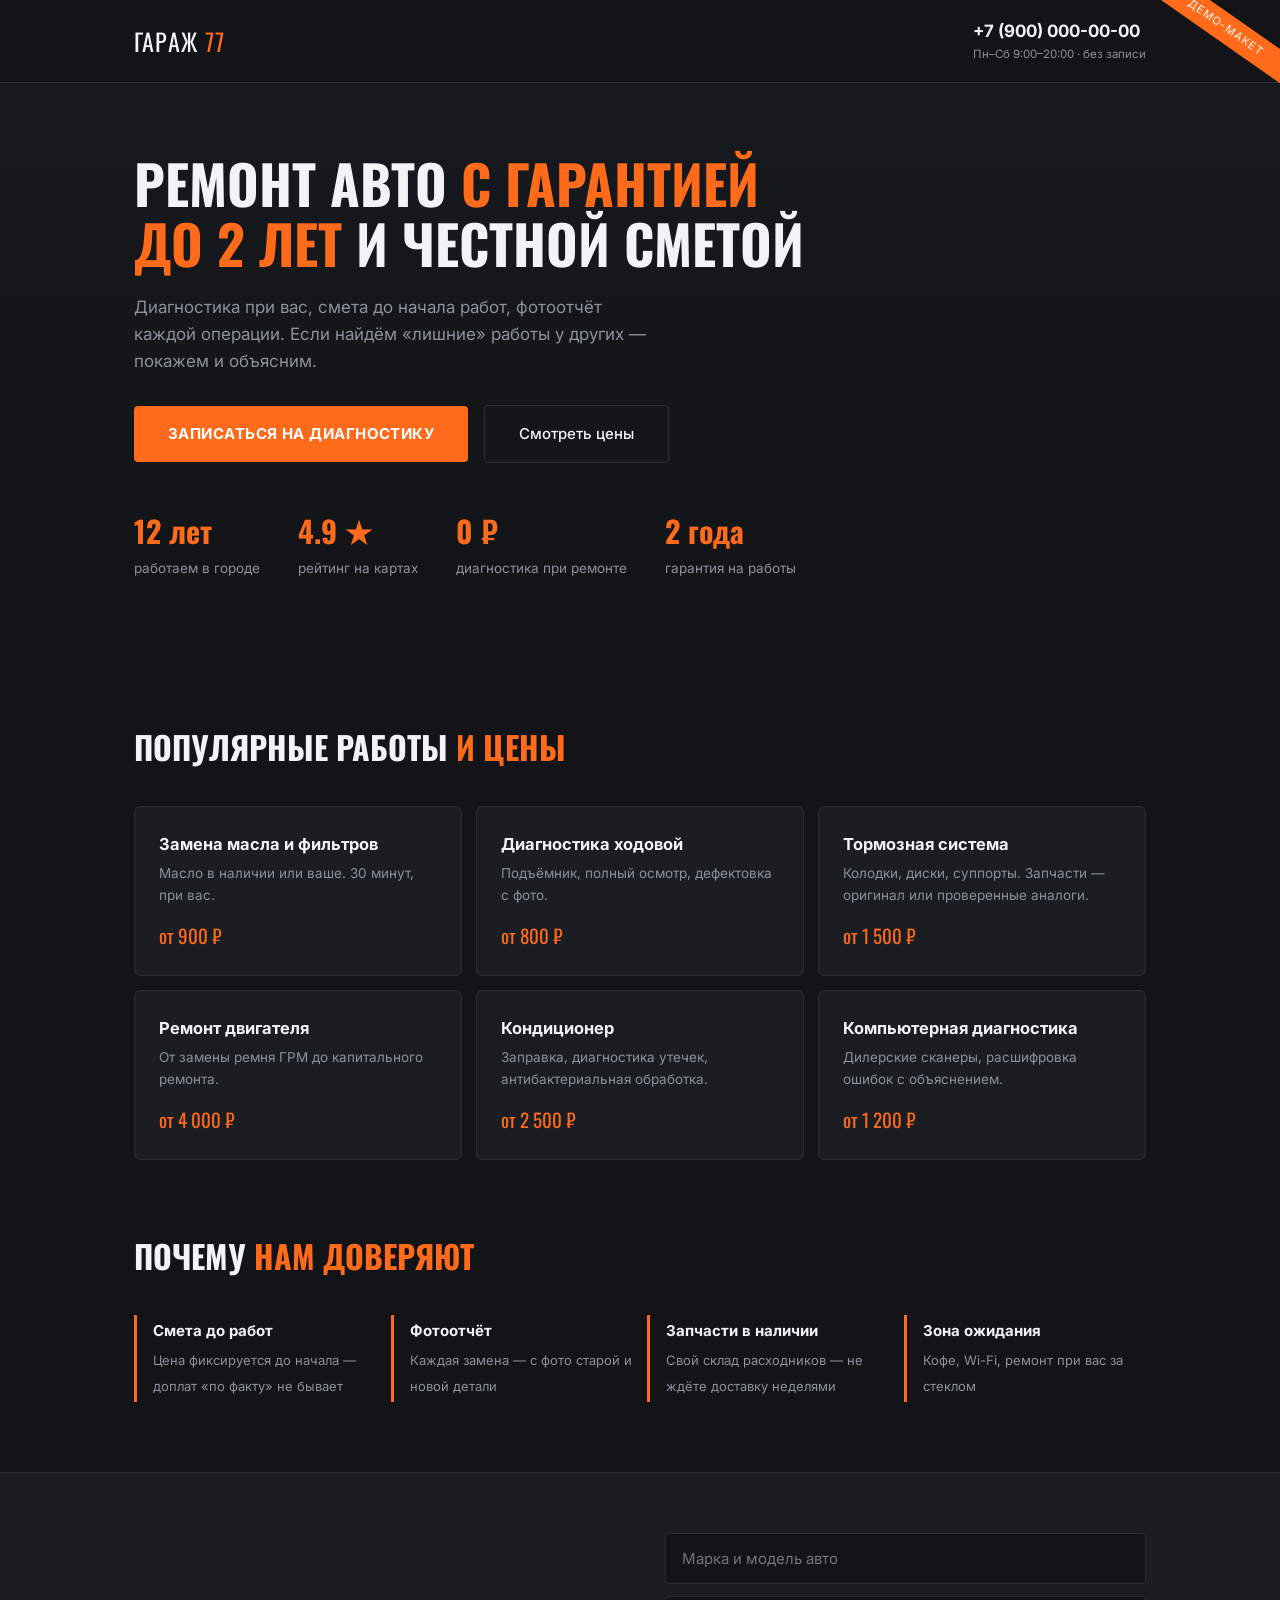
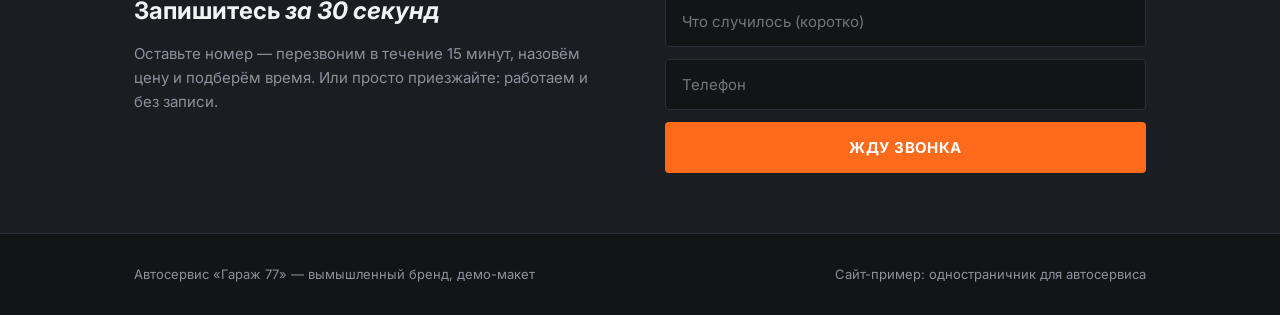
==== autoservice/index.html @ ccac227d "Демо-лендинги для портфолио: салон красоты, автосервис Co-Authored-By: Claude Fable 5 <noreply@anthr" ====
<!DOCTYPE html>
<html lang="ru">
<head>
<meta charset="UTF-8">
<meta name="viewport" content="width=device-width, initial-scale=1.0">
<title>Автосервис «Гараж 77» — демо-сайт</title>
<meta name="robots" content="noindex">
<link href="https://fonts.googleapis.com/css2?family=Oswald:wght@500;600&family=Inter:wght@400;500;700&display=swap" rel="stylesheet">
<style>
:root{--bg:#121417;--panel:#1a1d22;--ink:#f2f3f5;--muted:#8b929c;--line:#2a2f37;--orange:#ff6b1a;--orange2:#e05a0f}
*{box-sizing:border-box;margin:0;padding:0}
body{background:var(--bg);color:var(--ink);font-family:"Inter",sans-serif;line-height:1.6}
.wrap{max-width:1060px;margin:0 auto;padding:0 24px}
.demo-badge{position:fixed;top:14px;right:-40px;background:var(--orange);color:#fff;font-size:11px;letter-spacing:.1em;padding:5px 50px;transform:rotate(35deg);z-index:99}
header{padding:18px 0;border-bottom:1px solid var(--line)}
header .wrap{display:flex;justify-content:space-between;align-items:center}
.logo{font-family:"Oswald",sans-serif;font-size:24px;text-transform:uppercase;letter-spacing:.05em}
.logo span{color:var(--orange)}
.phone{font-weight:700;color:var(--ink);text-decoration:none;font-size:17px}
.phone small{display:block;font-weight:400;color:var(--muted);font-size:11.5px;text-align:right}
.hero{padding:70px 0;background:linear-gradient(180deg,#16191d,var(--bg))}
.hero h1{font-family:"Oswald",sans-serif;font-size:clamp(34px,5vw,54px);text-transform:uppercase;line-height:1.12;max-width:700px}
.hero h1 span{color:var(--orange)}
.hero p{color:var(--muted);font-size:17px;max-width:520px;margin:20px 0 30px}
.btn{display:inline-block;background:var(--orange);color:#fff;text-decoration:none;font-weight:700;font-size:15px;padding:16px 34px;border-radius:4px;transition:.15s;text-transform:uppercase;letter-spacing:.03em}
.btn:hover{background:var(--orange2)}
.btn.ghost{background:transparent;border:1px solid var(--line);margin-left:12px;color:var(--ink);text-transform:none;letter-spacing:0;font-weight:500}
.trust{display:flex;gap:38px;margin-top:44px;flex-wrap:wrap}
.trust b{font-family:"Oswald",sans-serif;font-size:30px;color:var(--orange);display:block}
.trust span{color:var(--muted);font-size:13.5px}
.sec{padding:70px 0}
.sec h2{font-family:"Oswald",sans-serif;font-size:32px;text-transform:uppercase;margin-bottom:34px}
.sec h2 i{color:var(--orange);font-style:normal}
.grid{display:grid;grid-template-columns:repeat(3,1fr);gap:14px}
.card{background:var(--panel);border:1px solid var(--line);border-radius:6px;padding:24px}
.card h3{font-size:16.5px;margin-bottom:6px}
.card p{color:var(--muted);font-size:13.5px;margin-bottom:14px}
.card .pr{font-family:"Oswald",sans-serif;color:var(--orange);font-size:19px}
.why{display:grid;grid-template-columns:repeat(4,1fr);gap:14px}
.why div{border-left:3px solid var(--orange);padding:4px 0 4px 16px}
.why b{display:block;margin-bottom:4px;font-size:15px}
.why span{color:var(--muted);font-size:13px}
.form-sec{background:var(--panel);border-top:1px solid var(--line);border-bottom:1px solid var(--line)}
.form-sec .wrap{display:grid;grid-template-columns:1fr 1fr;gap:50px;align-items:center;padding-top:60px;padding-bottom:60px}
.form-sec h2{margin-bottom:12px}
.form-sec p{color:var(--muted);font-size:15px}
.form{display:grid;gap:12px}
.form input{background:var(--bg);border:1px solid var(--line);border-radius:4px;padding:15px 16px;color:var(--ink);font-size:15px;font-family:inherit}
.form input:focus{outline:none;border-color:var(--orange)}
footer{padding:30px 0;color:var(--muted);font-size:13px}
footer .wrap{display:flex;justify-content:space-between;flex-wrap:wrap;gap:10px}
@media(max-width:820px){.grid,.why{grid-template-columns:1fr}.form-sec .wrap{grid-template-columns:1fr}.btn.ghost{margin-left:0;margin-top:10px}}
</style>
</head>
<body>
<div class="demo-badge">ДЕМО-МАКЕТ</div>
<header><div class="wrap">
  <div class="logo">Гараж <span>77</span></div>
  <a class="phone" href="#">+7 (900) 000-00-00<small>Пн–Сб 9:00–20:00 · без записи</small></a>
</div></header>

<section class="hero"><div class="wrap">
  <h1>Ремонт авто <span>с гарантией до 2 лет</span> и честной сметой</h1>
  <p>Диагностика при вас, смета до начала работ, фотоотчёт каждой операции. Если найдём «лишние» работы у других — покажем и объясним.</p>
  <a class="btn" href="#zapis">Записаться на диагностику</a>
  <a class="btn ghost" href="#prices">Смотреть цены</a>
  <div class="trust">
    <div><b>12 лет</b><span>работаем в городе</span></div>
    <div><b>4.9 ★</b><span>рейтинг на картах</span></div>
    <div><b>0 ₽</b><span>диагностика при ремонте</span></div>
    <div><b>2 года</b><span>гарантия на работы</span></div>
  </div>
</div></section>

<section class="sec" id="prices"><div class="wrap">
  <h2>Популярные работы <i>и цены</i></h2>
  <div class="grid">
    <div class="card"><h3>Замена масла и фильтров</h3><p>Масло в наличии или ваше. 30 минут, при вас.</p><div class="pr">от 900 ₽</div></div>
    <div class="card"><h3>Диагностика ходовой</h3><p>Подъёмник, полный осмотр, дефектовка с фото.</p><div class="pr">от 800 ₽</div></div>
    <div class="card"><h3>Тормозная система</h3><p>Колодки, диски, суппорты. Запчасти — оригинал или проверенные аналоги.</p><div class="pr">от 1 500 ₽</div></div>
    <div class="card"><h3>Ремонт двигателя</h3><p>От замены ремня ГРМ до капитального ремонта.</p><div class="pr">от 4 000 ₽</div></div>
    <div class="card"><h3>Кондиционер</h3><p>Заправка, диагностика утечек, антибактериальная обработка.</p><div class="pr">от 2 500 ₽</div></div>
    <div class="card"><h3>Компьютерная диагностика</h3><p>Дилерские сканеры, расшифровка ошибок с объяснением.</p><div class="pr">от 1 200 ₽</div></div>
  </div>
</div></section>

<section class="sec" style="padding-top:0"><div class="wrap">
  <h2>Почему <i>нам доверяют</i></h2>
  <div class="why">
    <div><b>Смета до работ</b><span>Цена фиксируется до начала — доплат «по факту» не бывает</span></div>
    <div><b>Фотоотчёт</b><span>Каждая замена — с фото старой и новой детали</span></div>
    <div><b>Запчасти в наличии</b><span>Свой склад расходников — не ждёте доставку неделями</span></div>
    <div><b>Зона ожидания</b><span>Кофе, Wi-Fi, ремонт при вас за стеклом</span></div>
  </div>
</div></section>

<section class="form-sec" id="zapis"><div class="wrap">
  <div>
    <h2>Запишитесь <i>за 30 секунд</i></h2>
    <p>Оставьте номер — перезвоним в течение 15 минут, назовём цену и подберём время. Или просто приезжайте: работаем и без записи.</p>
  </div>
  <form class="form" onsubmit="return false">
    <input placeholder="Марка и модель авто">
    <input placeholder="Что случилось (коротко)">
    <input placeholder="Телефон" type="tel">
    <button class="btn" type="submit" style="border:0;cursor:pointer;font-family:inherit">Жду звонка</button>
  </form>
</div></section>

<footer><div class="wrap">
  <span>Автосервис «Гараж 77» — вымышленный бренд, демо-макет</span>
  <span>Сайт-пример: одностраничник для автосервиса</span>
</div></footer>
</body>
</html>
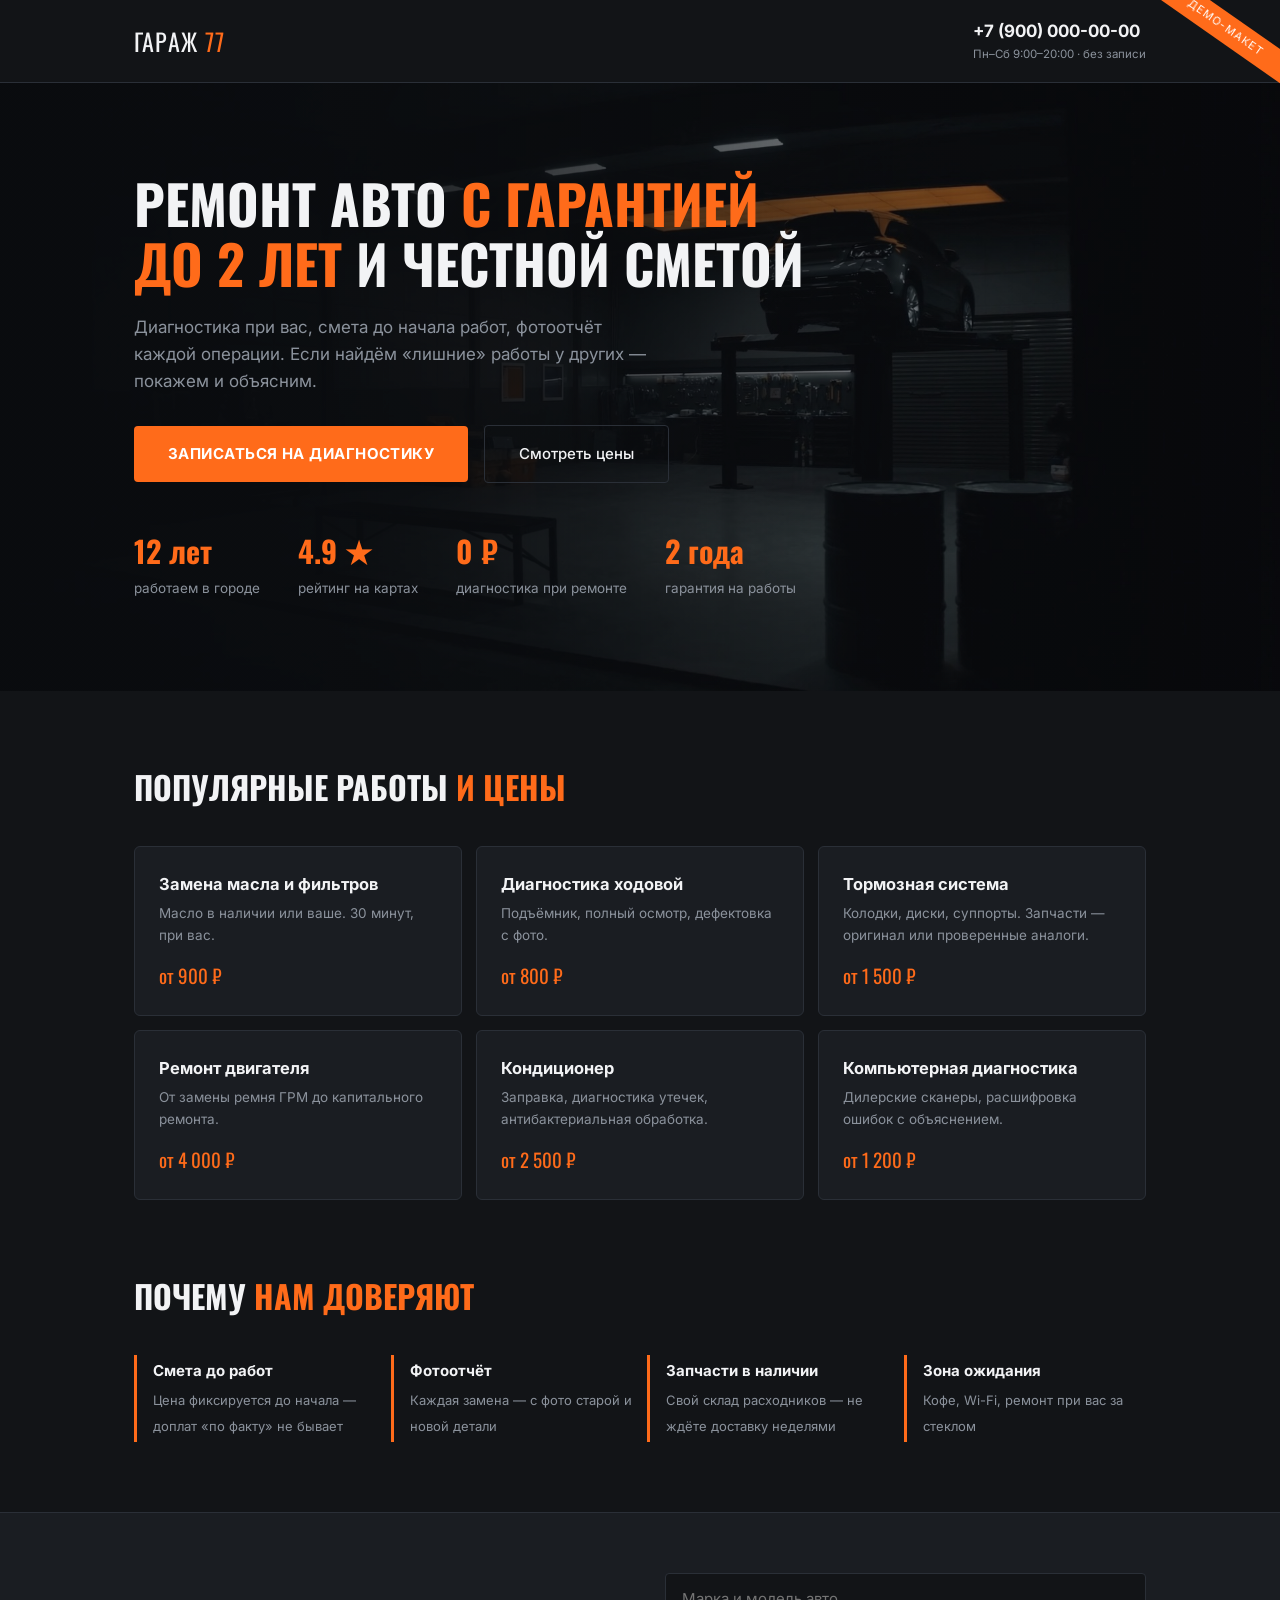
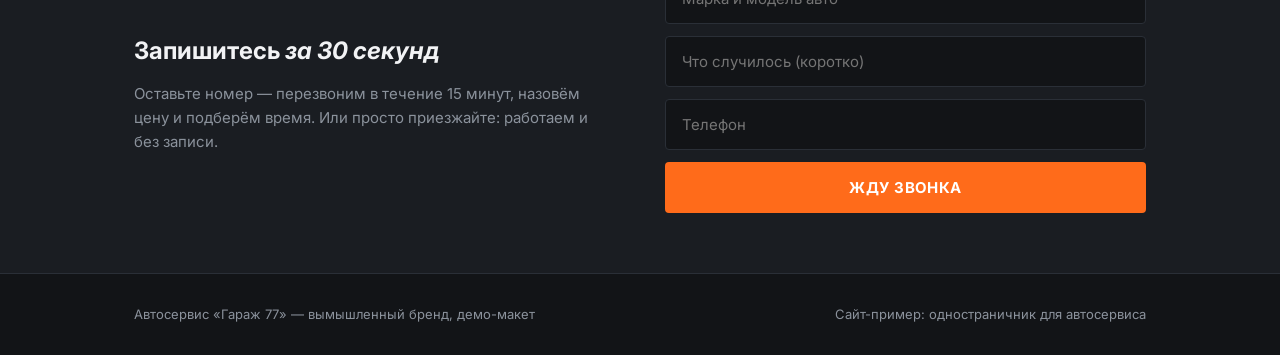
==== commit 964de58b: "Фотореалистичные hero-интерьеры (Higgsfield Soul Location) во все 7 демо Co-Authored-By: Claude Fabl" ====
--- a/autoservice/index.html
+++ b/autoservice/index.html
@@ -18,7 +18,7 @@
 .logo span{color:var(--orange)}
 .phone{font-weight:700;color:var(--ink);text-decoration:none;font-size:17px}
 .phone small{display:block;font-weight:400;color:var(--muted);font-size:11.5px;text-align:right}
-.hero{padding:70px 0;background:linear-gradient(180deg,#16191d,var(--bg))}
+.hero{padding:90px 0;background:linear-gradient(90deg,rgba(10,12,15,.96) 25%,rgba(10,12,15,.55) 70%,rgba(10,12,15,.35)),url(../assets/autoservice.jpg) center/cover}
 .hero h1{font-family:"Oswald",sans-serif;font-size:clamp(34px,5vw,54px);text-transform:uppercase;line-height:1.12;max-width:700px}
 .hero h1 span{color:var(--orange)}
 .hero p{color:var(--muted);font-size:17px;max-width:520px;margin:20px 0 30px}
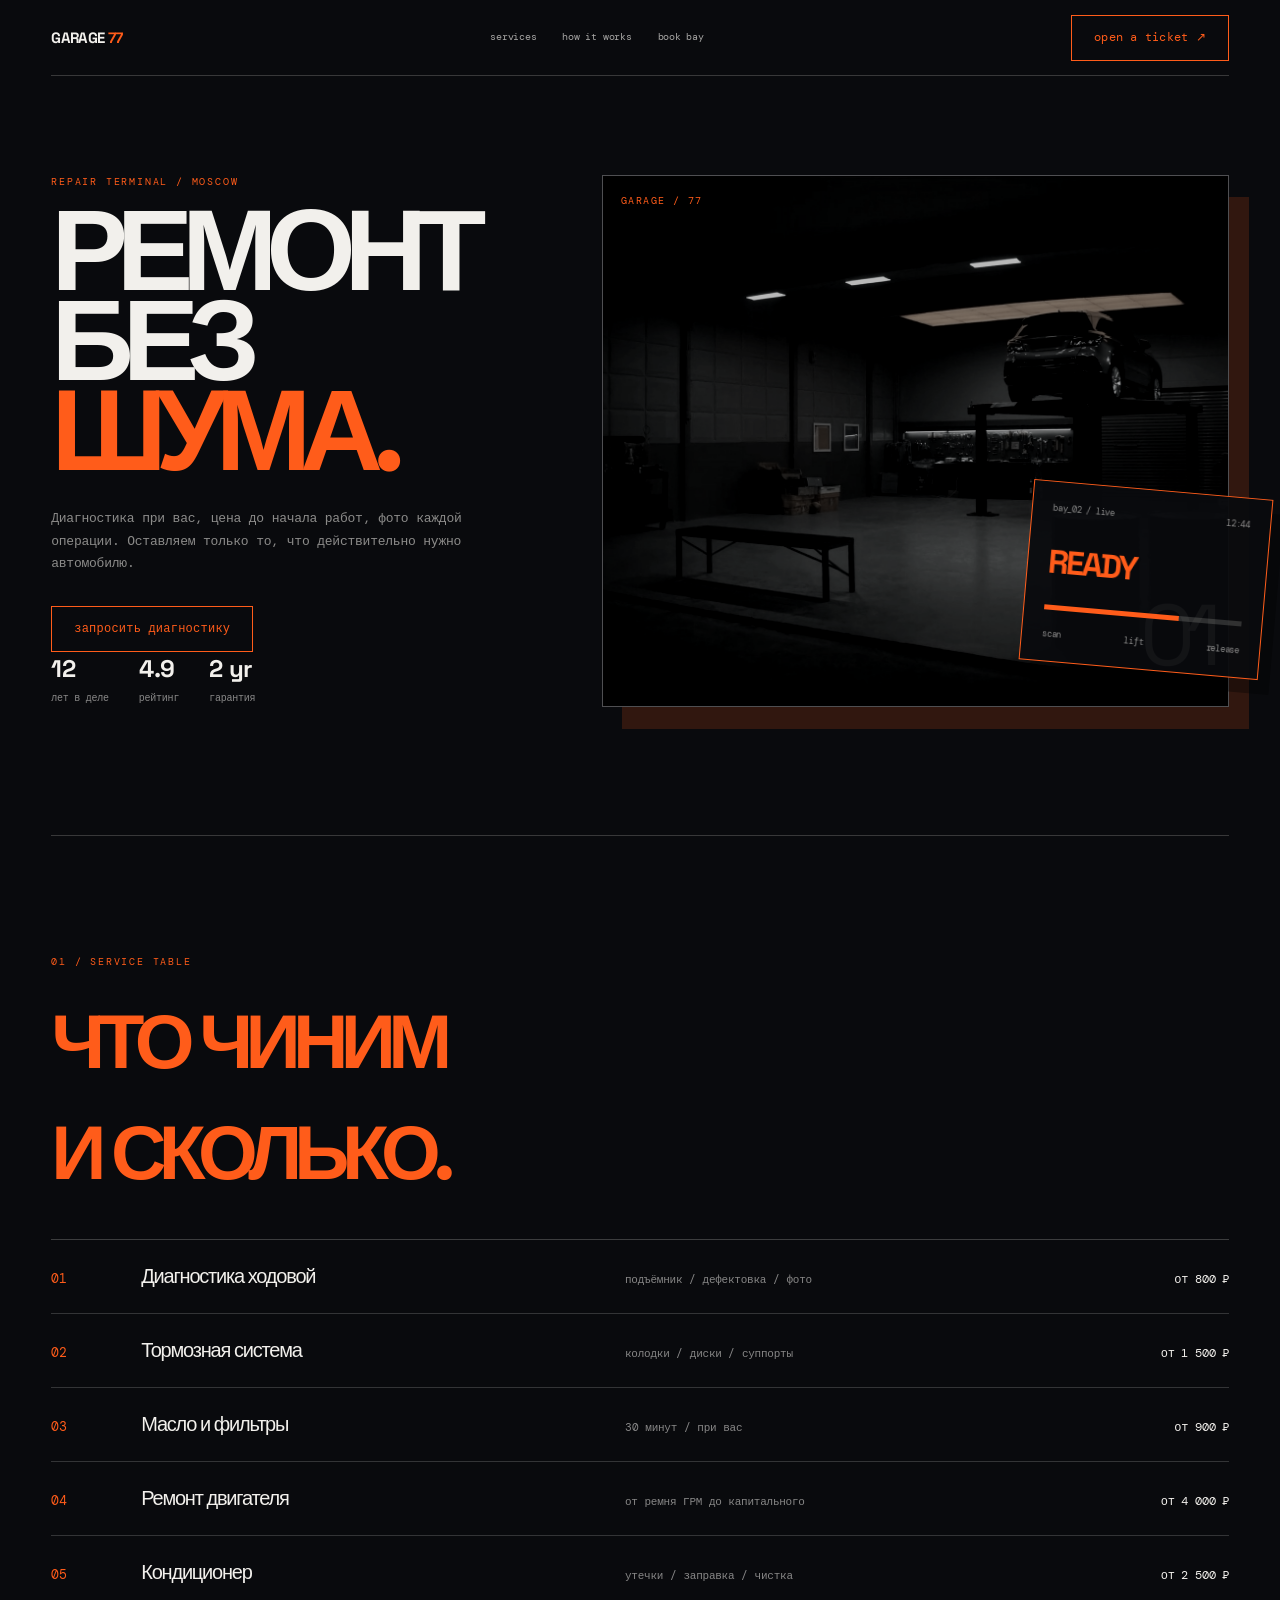
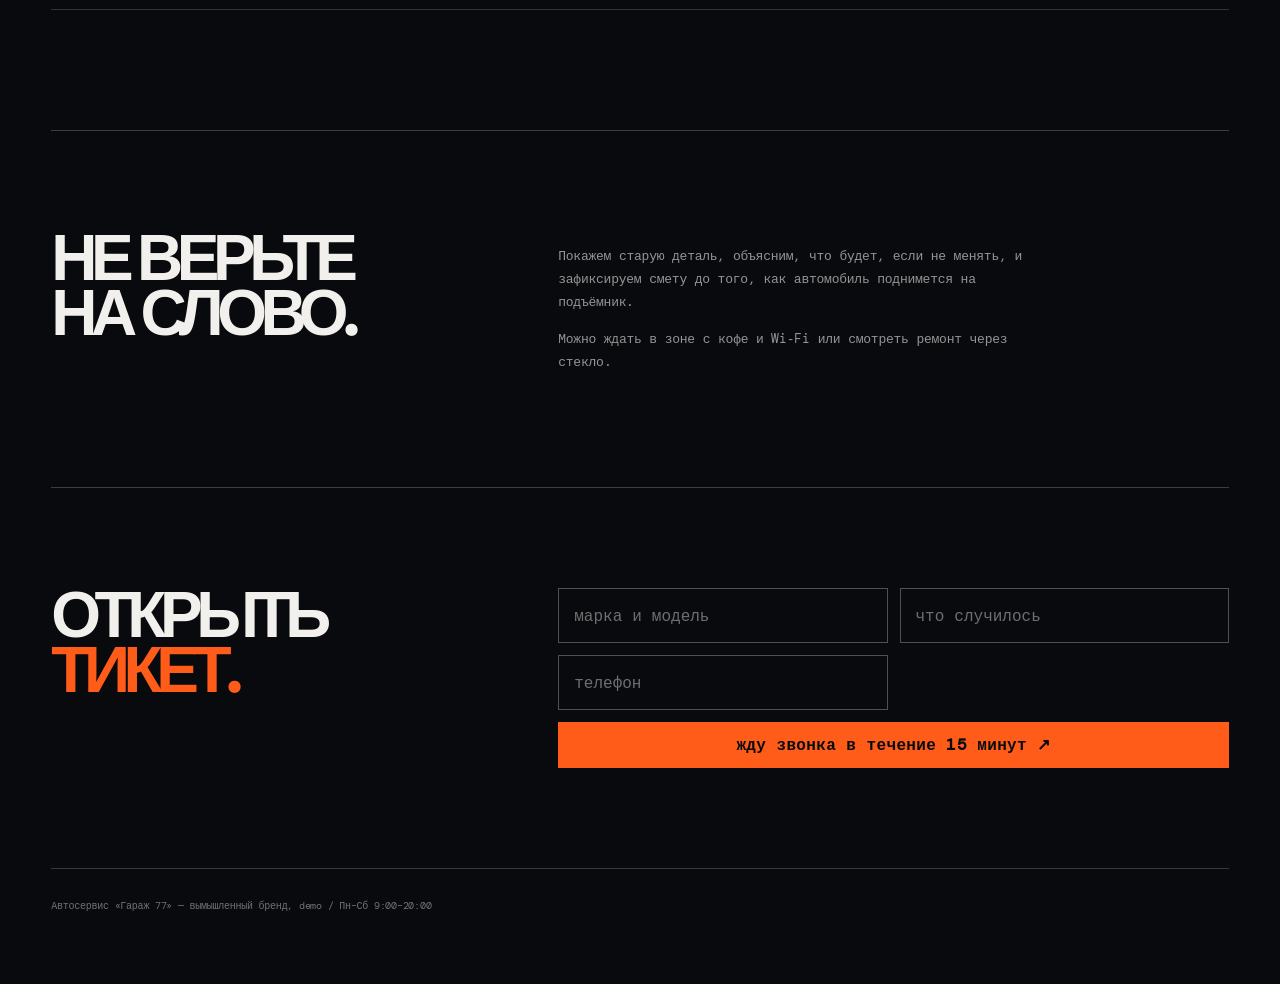
==== commit da92ca21: "Rebuild demo sites with Refero-inspired interactions" ====
--- a/autoservice/index.html
+++ b/autoservice/index.html
@@ -1,115 +1,62 @@
-<!DOCTYPE html>
+<!doctype html>
 <html lang="ru">
 <head>
-<meta charset="UTF-8">
-<meta name="viewport" content="width=device-width, initial-scale=1.0">
-<title>Автосервис «Гараж 77» — демо-сайт</title>
-<meta name="robots" content="noindex">
-<link href="https://fonts.googleapis.com/css2?family=Oswald:wght@500;600&family=Inter:wght@400;500;700&display=swap" rel="stylesheet">
-<style>
-:root{--bg:#121417;--panel:#1a1d22;--ink:#f2f3f5;--muted:#8b929c;--line:#2a2f37;--orange:#ff6b1a;--orange2:#e05a0f}
-*{box-sizing:border-box;margin:0;padding:0}
-body{background:var(--bg);color:var(--ink);font-family:"Inter",sans-serif;line-height:1.6}
-.wrap{max-width:1060px;margin:0 auto;padding:0 24px}
-.demo-badge{position:fixed;top:14px;right:-40px;background:var(--orange);color:#fff;font-size:11px;letter-spacing:.1em;padding:5px 50px;transform:rotate(35deg);z-index:99}
-header{padding:18px 0;border-bottom:1px solid var(--line)}
-header .wrap{display:flex;justify-content:space-between;align-items:center}
-.logo{font-family:"Oswald",sans-serif;font-size:24px;text-transform:uppercase;letter-spacing:.05em}
-.logo span{color:var(--orange)}
-.phone{font-weight:700;color:var(--ink);text-decoration:none;font-size:17px}
-.phone small{display:block;font-weight:400;color:var(--muted);font-size:11.5px;text-align:right}
-.hero{padding:90px 0;background:linear-gradient(90deg,rgba(10,12,15,.96) 25%,rgba(10,12,15,.55) 70%,rgba(10,12,15,.35)),url(../assets/autoservice.jpg) center/cover}
-.hero h1{font-family:"Oswald",sans-serif;font-size:clamp(34px,5vw,54px);text-transform:uppercase;line-height:1.12;max-width:700px}
-.hero h1 span{color:var(--orange)}
-.hero p{color:var(--muted);font-size:17px;max-width:520px;margin:20px 0 30px}
-.btn{display:inline-block;background:var(--orange);color:#fff;text-decoration:none;font-weight:700;font-size:15px;padding:16px 34px;border-radius:4px;transition:.15s;text-transform:uppercase;letter-spacing:.03em}
-.btn:hover{background:var(--orange2)}
-.btn.ghost{background:transparent;border:1px solid var(--line);margin-left:12px;color:var(--ink);text-transform:none;letter-spacing:0;font-weight:500}
-.trust{display:flex;gap:38px;margin-top:44px;flex-wrap:wrap}
-.trust b{font-family:"Oswald",sans-serif;font-size:30px;color:var(--orange);display:block}
-.trust span{color:var(--muted);font-size:13.5px}
-.sec{padding:70px 0}
-.sec h2{font-family:"Oswald",sans-serif;font-size:32px;text-transform:uppercase;margin-bottom:34px}
-.sec h2 i{color:var(--orange);font-style:normal}
-.grid{display:grid;grid-template-columns:repeat(3,1fr);gap:14px}
-.card{background:var(--panel);border:1px solid var(--line);border-radius:6px;padding:24px}
-.card h3{font-size:16.5px;margin-bottom:6px}
-.card p{color:var(--muted);font-size:13.5px;margin-bottom:14px}
-.card .pr{font-family:"Oswald",sans-serif;color:var(--orange);font-size:19px}
-.why{display:grid;grid-template-columns:repeat(4,1fr);gap:14px}
-.why div{border-left:3px solid var(--orange);padding:4px 0 4px 16px}
-.why b{display:block;margin-bottom:4px;font-size:15px}
-.why span{color:var(--muted);font-size:13px}
-.form-sec{background:var(--panel);border-top:1px solid var(--line);border-bottom:1px solid var(--line)}
-.form-sec .wrap{display:grid;grid-template-columns:1fr 1fr;gap:50px;align-items:center;padding-top:60px;padding-bottom:60px}
-.form-sec h2{margin-bottom:12px}
-.form-sec p{color:var(--muted);font-size:15px}
-.form{display:grid;gap:12px}
-.form input{background:var(--bg);border:1px solid var(--line);border-radius:4px;padding:15px 16px;color:var(--ink);font-size:15px;font-family:inherit}
-.form input:focus{outline:none;border-color:var(--orange)}
-footer{padding:30px 0;color:var(--muted);font-size:13px}
-footer .wrap{display:flex;justify-content:space-between;flex-wrap:wrap;gap:10px}
-@media(max-width:820px){.grid,.why{grid-template-columns:1fr}.form-sec .wrap{grid-template-columns:1fr}.btn.ghost{margin-left:0;margin-top:10px}}
-</style>
+  <meta charset="UTF-8">
+  <meta name="viewport" content="width=device-width, initial-scale=1.0">
+  <title>Гараж 77 — автосервис</title>
+  <meta name="robots" content="noindex">
+  <link rel="preconnect" href="https://fonts.googleapis.com">
+  <link rel="preconnect" href="https://fonts.gstatic.com" crossorigin>
+  <link href="https://fonts.googleapis.com/css2?family=DM+Mono:wght@400;500&family=Space+Grotesk:wght@500;600;700&display=swap" rel="stylesheet">
+  <link rel="stylesheet" href="../redesign.css">
+  <script src="../redesign.js" defer></script>
 </head>
-<body>
-<div class="demo-badge">ДЕМО-МАКЕТ</div>
-<header><div class="wrap">
-  <div class="logo">Гараж <span>77</span></div>
-  <a class="phone" href="#">+7 (900) 000-00-00<small>Пн–Сб 9:00–20:00 · без записи</small></a>
-</div></header>
+<body class="rebuild site-garage">
+  <div class="r-page">
+    <header class="r-wrap r-nav">
+      <a class="r-wordmark" href="../">GARAGE <b>77</b></a>
+      <nav class="r-nav-links"><a href="#services">services</a><a href="#proof">how it works</a><a href="#book">book bay</a></nav>
+      <a class="r-button" href="#book">open a ticket ↗</a>
+    </header>
 
-<section class="hero"><div class="wrap">
-  <h1>Ремонт авто <span>с гарантией до 2 лет</span> и честной сметой</h1>
-  <p>Диагностика при вас, смета до начала работ, фотоотчёт каждой операции. Если найдём «лишние» работы у других — покажем и объясним.</p>
-  <a class="btn" href="#zapis">Записаться на диагностику</a>
-  <a class="btn ghost" href="#prices">Смотреть цены</a>
-  <div class="trust">
-    <div><b>12 лет</b><span>работаем в городе</span></div>
-    <div><b>4.9 ★</b><span>рейтинг на картах</span></div>
-    <div><b>0 ₽</b><span>диагностика при ремонте</span></div>
-    <div><b>2 года</b><span>гарантия на работы</span></div>
+    <main>
+      <section class="r-wrap garage-hero">
+        <div class="garage-copy" data-reveal>
+          <p class="r-eyebrow">repair terminal / moscow</p>
+          <h1>Ремонт<br>без <span>шума.</span></h1>
+          <p>Диагностика при вас, цена до начала работ, фото каждой операции. Оставляем только то, что действительно нужно автомобилю.</p>
+          <a class="r-button" href="#book">запросить диагностику</a>
+          <div class="garage-hero-meta"><div><strong>12</strong>лет в деле</div><div><strong>4.9</strong>рейтинг</div><div><strong>2 yr</strong>гарантия</div></div>
+        </div>
+        <div class="garage-bay" data-tilt data-reveal>
+          <img src="../assets/autoservice.jpg" alt="Автомобиль на подъёмнике в Гараже 77">
+          <div class="garage-console"><div class="console-top"><span>bay_02 / live</span><span>12:44</span></div><strong>READY</strong><div class="console-bar"><i></i></div><div class="console-foot"><span>scan</span><span>lift</span><span>release</span></div></div>
+        </div>
+      </section>
+
+      <section class="r-wrap garage-services" id="services" data-reveal>
+        <p class="r-eyebrow" style="color:#ff5c1a">01 / service table</p>
+        <h2>что чиним<br>и сколько.</h2>
+        <div class="garage-table">
+          <a class="garage-row" href="#book"><small>01</small><strong>Диагностика ходовой</strong><span>подъёмник / дефектовка / фото</span><b>от 800 ₽</b></a>
+          <a class="garage-row" href="#book"><small>02</small><strong>Тормозная система</strong><span>колодки / диски / суппорты</span><b>от 1 500 ₽</b></a>
+          <a class="garage-row" href="#book"><small>03</small><strong>Масло и фильтры</strong><span>30 минут / при вас</span><b>от 900 ₽</b></a>
+          <a class="garage-row" href="#book"><small>04</small><strong>Ремонт двигателя</strong><span>от ремня ГРМ до капитального</span><b>от 4 000 ₽</b></a>
+          <a class="garage-row" href="#book"><small>05</small><strong>Кондиционер</strong><span>утечки / заправка / чистка</span><b>от 2 500 ₽</b></a>
+        </div>
+      </section>
+
+      <section class="r-wrap garage-proof" id="proof" data-reveal>
+        <h2>не верьте<br>на слово.</h2>
+        <div><p>Покажем старую деталь, объясним, что будет, если не менять, и зафиксируем смету до того, как автомобиль поднимется на подъёмник.</p><p>Можно ждать в зоне с кофе и Wi‑Fi или смотреть ремонт через стекло.</p></div>
+      </section>
+
+      <section class="r-wrap garage-proof" id="book" data-reveal>
+        <h2>открыть<br><span style="color:#ff5c1a">тикет.</span></h2>
+        <form class="garage-form" onsubmit="return false"><input placeholder="марка и модель"><input placeholder="что случилось"><input placeholder="телефон" type="tel"><button class="r-button" type="submit">жду звонка в течение 15 минут ↗</button></form>
+      </section>
+    </main>
+    <footer class="r-wrap garage-footer">Автосервис «Гараж 77» — вымышленный бренд, demo / Пн–Сб 9:00–20:00</footer>
   </div>
-</div></section>
-
-<section class="sec" id="prices"><div class="wrap">
-  <h2>Популярные работы <i>и цены</i></h2>
-  <div class="grid">
-    <div class="card"><h3>Замена масла и фильтров</h3><p>Масло в наличии или ваше. 30 минут, при вас.</p><div class="pr">от 900 ₽</div></div>
-    <div class="card"><h3>Диагностика ходовой</h3><p>Подъёмник, полный осмотр, дефектовка с фото.</p><div class="pr">от 800 ₽</div></div>
-    <div class="card"><h3>Тормозная система</h3><p>Колодки, диски, суппорты. Запчасти — оригинал или проверенные аналоги.</p><div class="pr">от 1 500 ₽</div></div>
-    <div class="card"><h3>Ремонт двигателя</h3><p>От замены ремня ГРМ до капитального ремонта.</p><div class="pr">от 4 000 ₽</div></div>
-    <div class="card"><h3>Кондиционер</h3><p>Заправка, диагностика утечек, антибактериальная обработка.</p><div class="pr">от 2 500 ₽</div></div>
-    <div class="card"><h3>Компьютерная диагностика</h3><p>Дилерские сканеры, расшифровка ошибок с объяснением.</p><div class="pr">от 1 200 ₽</div></div>
-  </div>
-</div></section>
-
-<section class="sec" style="padding-top:0"><div class="wrap">
-  <h2>Почему <i>нам доверяют</i></h2>
-  <div class="why">
-    <div><b>Смета до работ</b><span>Цена фиксируется до начала — доплат «по факту» не бывает</span></div>
-    <div><b>Фотоотчёт</b><span>Каждая замена — с фото старой и новой детали</span></div>
-    <div><b>Запчасти в наличии</b><span>Свой склад расходников — не ждёте доставку неделями</span></div>
-    <div><b>Зона ожидания</b><span>Кофе, Wi-Fi, ремонт при вас за стеклом</span></div>
-  </div>
-</div></section>
-
-<section class="form-sec" id="zapis"><div class="wrap">
-  <div>
-    <h2>Запишитесь <i>за 30 секунд</i></h2>
-    <p>Оставьте номер — перезвоним в течение 15 минут, назовём цену и подберём время. Или просто приезжайте: работаем и без записи.</p>
-  </div>
-  <form class="form" onsubmit="return false">
-    <input placeholder="Марка и модель авто">
-    <input placeholder="Что случилось (коротко)">
-    <input placeholder="Телефон" type="tel">
-    <button class="btn" type="submit" style="border:0;cursor:pointer;font-family:inherit">Жду звонка</button>
-  </form>
-</div></section>
-
-<footer><div class="wrap">
-  <span>Автосервис «Гараж 77» — вымышленный бренд, демо-макет</span>
-  <span>Сайт-пример: одностраничник для автосервиса</span>
-</div></footer>
 </body>
 </html>
--- a/redesign.css
+++ b/redesign.css
@@ -0,0 +1,477 @@
+/*
+  V3 redesign: every page is a composition, not a shared landing-page skin.
+  The visual grammar is borrowed from the supplied Refero references:
+  museum contact sheets, editorial hero objects, hard terminal tables,
+  pale gallery planes, and one controlled accent per surface.
+*/
+
+:root {
+  --r-max: 1320px;
+  --r-pad: clamp(22px, 4vw, 64px);
+}
+
+html { scroll-behavior: smooth; }
+
+body.rebuild,
+body.rebuild * {
+  box-sizing: border-box;
+}
+
+body.rebuild {
+  min-width: 320px;
+  margin: 0;
+  padding: 0;
+  overflow-x: hidden;
+  line-height: 1.45;
+  letter-spacing: -.015em;
+}
+
+body.rebuild a { color: inherit; }
+body.rebuild img { display: block; max-width: 100%; }
+body.rebuild button,
+body.rebuild input { font: inherit; }
+
+.r-page { min-height: 100vh; overflow: hidden; }
+.r-wrap { width: min(var(--r-max), calc(100% - var(--r-pad) * 2)); margin: 0 auto; }
+.r-nav { display: flex; align-items: center; justify-content: space-between; gap: 24px; min-height: 76px; }
+.r-nav a { text-decoration: none; }
+.r-wordmark { font-weight: 700; letter-spacing: -.04em; }
+.r-nav-links { display: flex; align-items: center; gap: 26px; font-size: 12px; }
+.r-nav-links a { opacity: .68; transition: opacity .2s ease, transform .2s ease; }
+.r-nav-links a:hover { opacity: 1; transform: translateY(-2px); }
+.r-eyebrow { margin: 0 0 18px; font-size: 10px; line-height: 1.2; letter-spacing: .18em; text-transform: uppercase; }
+.r-kicker { margin: 0; font-size: 11px; letter-spacing: .12em; text-transform: uppercase; }
+.r-button { display: inline-flex; align-items: center; justify-content: center; min-height: 46px; padding: 0 22px; border: 1px solid currentColor; text-decoration: none; font-size: 12px; letter-spacing: .02em; transition: transform .2s ease, background .2s ease, color .2s ease; }
+.r-button:hover { transform: translateY(-3px); }
+.r-rule { height: 1px; background: currentColor; opacity: .18; }
+.r-section { padding: clamp(76px, 11vw, 160px) 0; }
+.r-section-head { display: flex; align-items: end; justify-content: space-between; gap: 32px; margin-bottom: 42px; }
+.r-section-head h2 { max-width: 620px; margin: 0; font-size: clamp(34px, 5vw, 76px); line-height: .94; letter-spacing: -.07em; font-weight: 500; }
+.r-section-head p { max-width: 260px; margin: 0; font-size: 13px; opacity: .66; }
+[data-reveal] { opacity: 0; transform: translateY(24px); transition: opacity .8s ease, transform .8s cubic-bezier(.2,.7,.2,1); }
+[data-reveal].is-visible { opacity: 1; transform: none; }
+[data-tilt] { --rx: 0deg; --ry: 0deg; transform: perspective(1100px) rotateX(var(--rx)) rotateY(var(--ry)); transition: transform .25s ease-out; }
+
+/* Portfolio — Mono / Minimal Collective contact sheet */
+body.site-index {
+  background: #0d0e11;
+  color: #f3f1ec;
+  font-family: "Inter", Arial, sans-serif;
+}
+.site-index .r-nav { border-bottom: 1px solid rgba(243,241,236,.18); }
+.site-index .r-wordmark { font-size: 14px; letter-spacing: .03em; }
+.site-index .r-nav-links { font-family: "DM Mono", monospace; }
+.index-hero { position: relative; display: grid; grid-template-columns: minmax(0, .88fr) minmax(420px, 1.12fr); align-items: center; min-height: 710px; gap: 40px; }
+.index-hero-copy { position: relative; z-index: 2; padding: 70px 0 94px; }
+.index-hero-copy .r-eyebrow { color: #ff8964; }
+.index-hero h1 { max-width: 760px; margin: 0; font-family: Georgia, "Times New Roman", serif; font-size: clamp(54px, 7.2vw, 112px); line-height: .84; letter-spacing: -.085em; font-weight: 400; }
+.index-hero h1 em { color: #ff8964; font-style: normal; }
+.index-hero-copy > p:not(.r-eyebrow) { max-width: 420px; margin: 34px 0 30px; color: rgba(243,241,236,.66); font-size: 15px; }
+.index-hero .r-button { border-color: #f3f1ec; }
+.index-orbit { position: relative; min-height: 570px; perspective: 1200px; transform: translateZ(0); }
+.index-orbit::before { content: ""; position: absolute; inset: 12% 8%; border: 1px solid rgba(243,241,236,.2); border-radius: 50%; transform: rotateX(65deg) rotateZ(-12deg); animation: indexOrbit 18s linear infinite; }
+.index-orbit::after { content: ""; position: absolute; inset: 25% 0 18%; border: 1px solid rgba(255,137,100,.36); border-radius: 50%; transform: rotateY(67deg) rotateZ(20deg); animation: indexOrbitBack 14s linear infinite; }
+.index-object { position: absolute; overflow: hidden; border: 1px solid rgba(243,241,236,.48); background: #17181c; box-shadow: 18px 22px 0 rgba(0,0,0,.22); transition: transform .5s cubic-bezier(.2,.8,.2,1); }
+.index-object img { width: 100%; height: 100%; object-fit: cover; filter: saturate(.82) contrast(1.03); }
+.index-object span { position: absolute; left: 14px; bottom: 12px; z-index: 1; font-family: "DM Mono", monospace; font-size: 9px; letter-spacing: .1em; text-transform: uppercase; }
+.index-object-a { top: 14%; left: 22%; width: 238px; height: 292px; transform: rotate(-7deg) translateZ(40px); animation: objectFloatA 8s ease-in-out infinite; }
+.index-object-b { top: 31%; right: 4%; width: 210px; height: 164px; transform: rotate(8deg) translateZ(75px); animation: objectFloatB 7s ease-in-out infinite; }
+.index-object-c { bottom: 10%; left: 10%; width: 198px; height: 142px; transform: rotate(5deg) translateZ(20px); animation: objectFloatC 9s ease-in-out infinite; }
+.index-object-d { right: 22%; bottom: 6%; width: 180px; height: 240px; transform: rotate(-12deg) translateZ(100px); animation: objectFloatD 10s ease-in-out infinite; }
+.index-object .r-stamp { color: #ff8964; background: rgba(13,14,17,.82); padding: 5px 7px; }
+.index-sheet { border-top: 1px solid rgba(243,241,236,.18); }
+.index-sheet-head { display: flex; align-items: baseline; justify-content: space-between; gap: 20px; padding: 18px 0; font-family: "DM Mono", monospace; font-size: 10px; letter-spacing: .12em; text-transform: uppercase; }
+.index-sheet-head span:last-child { opacity: .5; }
+.index-grid { display: grid; grid-template-columns: repeat(4, 1fr); border-left: 1px solid rgba(243,241,236,.18); }
+.index-tile { min-height: 248px; position: relative; overflow: hidden; border-right: 1px solid rgba(243,241,236,.18); border-top: 1px solid rgba(243,241,236,.18); text-decoration: none; }
+.index-tile img { width: 100%; height: 100%; min-height: 248px; object-fit: cover; filter: grayscale(.2) contrast(1.04); transition: transform .55s ease, filter .55s ease; }
+.index-tile::after { content: ""; position: absolute; inset: 0; background: linear-gradient(180deg, transparent 40%, rgba(13,14,17,.88)); }
+.index-tile:hover img { transform: scale(1.07); filter: grayscale(0) contrast(1.06); }
+.index-tile-copy { position: absolute; z-index: 1; left: 16px; right: 16px; bottom: 16px; }
+.index-tile-copy small { display: block; margin-bottom: 8px; color: #ff8964; font-family: "DM Mono", monospace; font-size: 9px; letter-spacing: .12em; text-transform: uppercase; }
+.index-tile-copy strong { display: block; font-family: Georgia, serif; font-size: 27px; line-height: .9; font-weight: 400; letter-spacing: -.06em; }
+.index-tile-copy span { display: block; margin-top: 8px; color: rgba(243,241,236,.68); font-size: 11px; }
+.index-tile-wide { grid-column: span 2; min-height: 360px; }
+.index-tile-wide img { min-height: 360px; }
+.index-footer { display: flex; justify-content: space-between; gap: 24px; padding: 40px 0 80px; color: rgba(243,241,236,.48); font-family: "DM Mono", monospace; font-size: 10px; }
+
+/* Salon — pale editorial mirror / runway */
+body.site-salon { background: #f4eee8; color: #171414; font-family: "Inter", Arial, sans-serif; }
+.site-salon .r-nav { min-height: 86px; border-bottom: 1px solid rgba(23,20,20,.16); }
+.site-salon .r-wordmark { font-family: Georgia, serif; font-size: 19px; font-weight: 400; }
+.site-salon .r-wordmark em { color: #bd5d41; font-style: italic; }
+.site-salon .r-nav-links { font-size: 12px; }
+.site-salon .r-button { border-radius: 999px; background: #171414; color: #fff; border-color: #171414; }
+.salon-hero { display: grid; grid-template-columns: minmax(0, .82fr) minmax(420px, 1.18fr); align-items: center; min-height: 760px; gap: clamp(40px, 8vw, 140px); padding: 66px 0 100px; }
+.salon-copy { padding: 60px 0; }
+.salon-copy .r-eyebrow { color: #bd5d41; }
+.salon-copy h1 { max-width: 700px; margin: 0; font-family: Georgia, "Times New Roman", serif; font-size: clamp(58px, 8vw, 124px); line-height: .84; letter-spacing: -.09em; font-weight: 400; }
+.salon-copy h1 em { color: #bd5d41; font-style: italic; }
+.salon-copy > p:not(.r-eyebrow) { max-width: 400px; margin: 34px 0 30px; color: #6f625d; font-size: 15px; }
+.salon-links { display: flex; align-items: center; gap: 18px; flex-wrap: wrap; }
+.salon-links .r-button { background: #171414; }
+.salon-links .text-link { font-size: 12px; text-underline-offset: 4px; }
+.salon-visual { position: relative; min-height: 610px; }
+.salon-visual-main { position: absolute; inset: 0 6% 0 10%; overflow: hidden; border-radius: 42% 42% 4px 4px; transform: rotate(3deg); }
+.salon-visual-main img { width: 100%; height: 100%; object-fit: cover; filter: saturate(.72) sepia(.12) contrast(1.02); }
+.salon-visual-main::after { content: ""; position: absolute; inset: 0; background: linear-gradient(150deg, rgba(255,229,210,.18), transparent 42%, rgba(50,22,12,.28)); }
+.salon-visual-note { position: absolute; right: 0; top: 13%; width: 196px; padding: 18px; background: #171414; color: #fff; transform: rotate(8deg) translateZ(50px); box-shadow: 14px 16px 0 rgba(189,93,65,.38); }
+.salon-visual-note strong { display: block; margin: 14px 0 5px; font-family: Georgia, serif; font-size: 32px; font-weight: 400; line-height: .9; }
+.salon-visual-note span { font-size: 10px; opacity: .64; }
+.salon-visual-note small { color: #f3bf9f; font-size: 9px; letter-spacing: .1em; text-transform: uppercase; }
+.salon-visual-tag { position: absolute; left: 0; bottom: 8%; padding: 9px 12px; border: 1px solid rgba(23,20,20,.28); background: rgba(244,238,232,.86); font-family: "DM Mono", monospace; font-size: 9px; letter-spacing: .12em; text-transform: uppercase; transform: rotate(-5deg); }
+.salon-manifesto { display: grid; grid-template-columns: .7fr 1.3fr; gap: 60px; padding: 112px 0; border-top: 1px solid rgba(23,20,20,.2); }
+.salon-manifesto .r-eyebrow { color: #bd5d41; }
+.salon-manifesto h2 { max-width: 720px; margin: 0; font-family: Georgia, serif; font-size: clamp(42px, 5.8vw, 84px); line-height: .9; font-weight: 400; letter-spacing: -.08em; }
+.salon-manifesto h2 em { color: #bd5d41; }
+.salon-services { padding: 110px 0; border-top: 1px solid rgba(23,20,20,.2); }
+.salon-service-list { border-top: 1px solid rgba(23,20,20,.25); }
+.salon-service-row { display: grid; grid-template-columns: 52px 1.2fr .8fr auto; gap: 18px; align-items: baseline; padding: 22px 0; border-bottom: 1px solid rgba(23,20,20,.2); }
+.salon-service-row small { color: #bd5d41; font-family: "DM Mono", monospace; font-size: 10px; }
+.salon-service-row strong { font-family: Georgia, serif; font-size: clamp(23px, 3vw, 36px); font-weight: 400; letter-spacing: -.05em; }
+.salon-service-row span { color: #6f625d; font-size: 12px; }
+.salon-service-row b { font-family: "DM Mono", monospace; font-size: 12px; font-weight: 400; }
+.salon-book { display: grid; grid-template-columns: 1fr .8fr; gap: 40px; padding: 46px; background: #171414; color: #fff; }
+.salon-book h2 { margin: 0; font-family: Georgia, serif; font-size: clamp(40px, 5vw, 72px); line-height: .88; font-weight: 400; letter-spacing: -.07em; }
+.salon-book p { max-width: 280px; margin: 0 0 24px; color: rgba(255,255,255,.6); font-size: 13px; }
+.salon-book .r-button { background: #bd5d41; border-color: #bd5d41; }
+.salon-footer { padding: 30px 0 70px; color: #6f625d; font-size: 11px; }
+
+/* Garage — Minimal Collective / Max Yinger terminal */
+body.site-garage { background: #090a0d; color: #f2f0ec; font-family: "DM Mono", monospace; }
+.site-garage .r-nav { border-bottom: 1px solid rgba(242,240,236,.2); }
+.site-garage .r-wordmark { font-family: "Space Grotesk", sans-serif; font-size: 15px; text-transform: uppercase; }
+.site-garage .r-wordmark b { color: #ff5c1a; }
+.site-garage .r-nav-links { font-size: 10px; }
+.site-garage .r-button { border-color: #ff5c1a; color: #ff5c1a; }
+.garage-hero { display: grid; grid-template-columns: minmax(0, .9fr) minmax(440px, 1.1fr); gap: 38px; min-height: 760px; align-items: center; padding: 88px 0 118px; border-bottom: 1px solid rgba(242,240,236,.2); }
+.garage-copy .r-eyebrow { color: #ff5c1a; }
+.garage-copy h1 { max-width: 640px; margin: 0; font-family: "Space Grotesk", sans-serif; font-size: clamp(64px, 9vw, 138px); line-height: .78; letter-spacing: -.1em; font-weight: 700; text-transform: uppercase; }
+.garage-copy h1 span { color: #ff5c1a; }
+.garage-copy > p:not(.r-eyebrow) { max-width: 420px; margin: 32px 0; color: rgba(242,240,236,.56); font-size: 13px; line-height: 1.7; }
+.garage-hero-meta { display: flex; gap: 30px; flex-wrap: wrap; color: rgba(242,240,236,.55); font-size: 10px; }
+.garage-hero-meta strong { display: block; margin-bottom: 4px; color: #f2f0ec; font-family: "Space Grotesk", sans-serif; font-size: 24px; }
+.garage-bay { position: relative; min-height: 530px; border: 1px solid rgba(242,240,236,.26); background: #15171c; transform: rotate(-3deg); box-shadow: 20px 22px 0 rgba(255,92,26,.16); }
+.garage-bay img { width: 100%; height: 100%; min-height: 530px; object-fit: cover; filter: grayscale(.84) contrast(1.16) brightness(.72); }
+.garage-bay::before { content: "GARAGE / 77"; position: absolute; z-index: 2; top: 18px; left: 18px; color: #ff5c1a; font-size: 10px; letter-spacing: .14em; }
+.garage-bay::after { content: "01"; position: absolute; z-index: 2; right: 14px; bottom: 8px; color: rgba(242,240,236,.72); font-family: "Space Grotesk", sans-serif; font-size: 86px; letter-spacing: -.1em; }
+.garage-console { position: absolute; z-index: 3; right: -38px; bottom: 36px; width: 240px; padding: 20px; border: 1px solid #ff5c1a; background: rgba(9,10,13,.94); transform: rotate(5deg) translateZ(60px); box-shadow: 12px 14px 0 rgba(0,0,0,.36); }
+.garage-console .console-top { display: flex; justify-content: space-between; color: rgba(242,240,236,.54); font-size: 9px; }
+.garage-console strong { display: block; margin: 24px 0 18px; color: #ff5c1a; font-family: "Space Grotesk", sans-serif; font-size: 33px; letter-spacing: -.08em; }
+.console-bar { height: 5px; background: rgba(242,240,236,.16); }
+.console-bar i { display: block; width: 68%; height: 100%; background: #ff5c1a; animation: consoleLoad 2.5s ease-in-out infinite; }
+.console-foot { display: flex; justify-content: space-between; margin-top: 18px; color: rgba(242,240,236,.54); font-size: 9px; }
+.garage-services { padding: 120px 0; }
+.garage-services h2 { margin: 0 0 30px; color: #ff5c1a; font-family: "Space Grotesk", sans-serif; font-size: clamp(40px, 6vw, 80px); letter-spacing: -.1em; text-transform: uppercase; }
+.garage-table { border-top: 1px solid rgba(242,240,236,.22); }
+.garage-row { display: grid; grid-template-columns: 70px 1fr 1fr 120px; gap: 20px; align-items: baseline; padding: 22px 0; border-bottom: 1px solid rgba(242,240,236,.18); text-decoration: none; transition: padding .2s ease, color .2s ease; }
+.garage-row:hover { padding-left: 12px; color: #ff5c1a; }
+.garage-row small { color: #ff5c1a; }
+.garage-row span { color: rgba(242,240,236,.54); font-size: 11px; }
+.garage-row strong { font-family: "Space Grotesk", sans-serif; font-size: 20px; letter-spacing: -.06em; font-weight: 500; }
+.garage-row b { text-align: right; font-size: 12px; font-weight: 400; }
+.garage-proof { display: grid; grid-template-columns: .8fr 1.2fr; gap: 60px; padding: 100px 0; border-top: 1px solid rgba(242,240,236,.22); }
+.garage-proof h2 { margin: 0; font-family: "Space Grotesk", sans-serif; font-size: clamp(40px, 5vw, 72px); line-height: .86; letter-spacing: -.1em; text-transform: uppercase; }
+.garage-proof p { max-width: 480px; color: rgba(242,240,236,.6); font-size: 13px; line-height: 1.8; }
+.garage-form { display: grid; grid-template-columns: 1fr 1fr; gap: 12px; }
+.garage-form input { min-width: 0; padding: 15px; border: 1px solid rgba(242,240,236,.3); background: transparent; color: #f2f0ec; }
+.garage-form input::placeholder { color: rgba(242,240,236,.44); }
+.garage-form .r-button { grid-column: span 2; background: #ff5c1a; color: #090a0d; border-color: #ff5c1a; font-weight: 700; }
+.garage-footer { padding: 30px 0 70px; border-top: 1px solid rgba(242,240,236,.2); color: rgba(242,240,236,.45); font-size: 10px; }
+
+/* SPA — amp: cool white / warm orange / one object */
+body.site-spa { background: #f6f4ef; color: #161616; font-family: "Inter", Arial, sans-serif; }
+.site-spa .r-nav { border-bottom: 1px solid rgba(22,22,22,.18); }
+.site-spa .r-wordmark { font-family: Georgia, serif; font-size: 21px; font-weight: 400; }
+.site-spa .r-wordmark span { color: #ff6f1f; }
+.site-spa .r-nav-links { font-size: 12px; }
+.site-spa .r-button { border-radius: 999px; border-color: #ff6f1f; background: #ff6f1f; color: #161616; }
+.spa-hero { display: grid; grid-template-columns: minmax(0, .9fr) minmax(380px, 1.1fr); gap: 80px; align-items: center; min-height: 760px; padding: 90px 0 110px; }
+.spa-copy .r-eyebrow { color: #ff6f1f; }
+.spa-copy h1 { max-width: 660px; margin: 0; font-family: Georgia, serif; font-size: clamp(62px, 8vw, 126px); line-height: .82; letter-spacing: -.09em; font-weight: 400; }
+.spa-copy h1 em { color: #ff6f1f; font-style: normal; }
+.spa-copy > p:not(.r-eyebrow) { max-width: 390px; margin: 32px 0; color: #6f6b63; font-size: 14px; }
+.spa-actions { display: flex; align-items: center; gap: 20px; flex-wrap: wrap; }
+.spa-actions .r-button { padding: 0 25px; }
+.spa-actions .text-link { color: #6f6b63; font-size: 12px; }
+.spa-object { position: relative; min-height: 560px; display: grid; place-items: center; perspective: 1000px; }
+.spa-object::before { content: "BREATHE / 01"; position: absolute; top: 20px; right: 0; color: #6f6b63; font-family: "DM Mono", monospace; font-size: 9px; letter-spacing: .14em; }
+.spa-orb { position: relative; width: min(33vw, 390px); height: min(33vw, 390px); min-width: 260px; min-height: 260px; border-radius: 50%; background: #e5e0d8; box-shadow: 28px 28px 0 rgba(255,111,31,.18); transform: rotateX(8deg) rotateY(-14deg); }
+.spa-orb img { width: 100%; height: 100%; border-radius: inherit; object-fit: cover; filter: saturate(.72) sepia(.08); }
+.spa-orb::before, .spa-orb::after { content: ""; position: absolute; border: 1px solid rgba(255,111,31,.75); border-radius: 50%; pointer-events: none; }
+.spa-orb::before { inset: -28px 14px; transform: rotateX(67deg); animation: spaRing 12s linear infinite; }
+.spa-orb::after { inset: 15px -26px; transform: rotateY(66deg) rotateZ(15deg); border-color: rgba(22,22,22,.28); animation: spaRingBack 10s linear infinite; }
+.spa-orb-label { position: absolute; left: -38px; bottom: 22px; width: 150px; padding: 12px; border: 1px solid rgba(22,22,22,.3); background: #f6f4ef; color: #6f6b63; font-family: "DM Mono", monospace; font-size: 9px; line-height: 1.35; letter-spacing: .08em; }
+.spa-services { padding: 108px 0; border-top: 1px solid rgba(22,22,22,.2); }
+.spa-services .r-section-head h2 em { color: #ff6f1f; font-style: normal; }
+.spa-service-list { border-top: 1px solid rgba(22,22,22,.25); }
+.spa-service-row { display: grid; grid-template-columns: 1fr 1fr auto; gap: 20px; align-items: baseline; padding: 22px 0; border-bottom: 1px solid rgba(22,22,22,.2); }
+.spa-service-row strong { font-family: Georgia, serif; font-size: clamp(22px, 2.8vw, 35px); font-weight: 400; letter-spacing: -.06em; }
+.spa-service-row span { color: #77736b; font-size: 12px; }
+.spa-service-row b { font-size: 12px; font-weight: 400; }
+.spa-ritual { display: grid; grid-template-columns: 1fr 1fr; gap: 60px; padding: 120px 0; border-top: 1px solid rgba(22,22,22,.2); }
+.spa-ritual h2 { margin: 0; font-family: Georgia, serif; font-size: clamp(44px, 6vw, 82px); line-height: .88; letter-spacing: -.08em; font-weight: 400; }
+.spa-ritual h2 em { color: #ff6f1f; font-style: normal; }
+.spa-ritual p { max-width: 380px; color: #77736b; font-size: 13px; line-height: 1.8; }
+.spa-ritual-bar { display: flex; align-items: center; gap: 12px; margin-top: 34px; color: #77736b; font-family: "DM Mono", monospace; font-size: 9px; }
+.spa-ritual-bar i { display: block; height: 1px; flex: 1; background: #ff6f1f; }
+.spa-book { padding: 70px 0; border-top: 1px solid rgba(22,22,22,.2); }
+.spa-book-inner { display: flex; align-items: center; justify-content: space-between; gap: 30px; padding: 42px; background: #171616; color: #fff; }
+.spa-book h2 { margin: 0; font-family: Georgia, serif; font-size: clamp(38px, 5vw, 70px); line-height: .86; letter-spacing: -.07em; font-weight: 400; }
+.spa-book .r-button { background: #ff6f1f; border-color: #ff6f1f; }
+.spa-footer { padding: 30px 0 70px; color: #77736b; font-size: 11px; }
+
+/* Banya — Hyer-style pale editorial plus live steam surface */
+body.site-banya { background: #e9dfd3; color: #1c1714; font-family: "Inter", Arial, sans-serif; }
+.site-banya .r-nav { border-bottom: 1px solid rgba(28,23,20,.2); }
+.site-banya .r-wordmark { font-family: Georgia, serif; font-size: 22px; font-weight: 400; }
+.site-banya .r-wordmark span { color: #ba643a; }
+.site-banya .r-nav-links { font-size: 12px; }
+.site-banya .r-button { border-radius: 999px; background: #1c1714; border-color: #1c1714; color: #fff; }
+.banya-hero { display: grid; grid-template-columns: minmax(0, .85fr) minmax(430px, 1.15fr); gap: clamp(40px, 8vw, 130px); align-items: center; min-height: 760px; padding: 90px 0 120px; }
+.banya-copy .r-eyebrow { color: #ba643a; }
+.banya-copy h1 { max-width: 680px; margin: 0; font-family: Georgia, serif; font-size: clamp(60px, 8vw, 130px); line-height: .8; letter-spacing: -.1em; font-weight: 400; }
+.banya-copy h1 em { color: #ba643a; font-style: italic; }
+.banya-copy > p:not(.r-eyebrow) { max-width: 400px; margin: 32px 0; color: #736459; font-size: 14px; }
+.banya-facts { display: flex; gap: 28px; flex-wrap: wrap; margin-top: 38px; color: #736459; font-family: "DM Mono", monospace; font-size: 9px; }
+.banya-facts strong { display: block; margin-bottom: 4px; color: #1c1714; font-family: Georgia, serif; font-size: 27px; font-weight: 400; }
+.banya-stage { position: relative; min-height: 580px; }
+.banya-stage-photo { position: absolute; inset: 0 8% 0 0; overflow: hidden; border-radius: 2px; transform: rotate(3deg); }
+.banya-stage-photo img { width: 100%; height: 100%; object-fit: cover; filter: saturate(.75) sepia(.16) contrast(1.03); }
+.banya-stage-photo::after { content: ""; position: absolute; inset: 0; background: rgba(65,32,18,.16); }
+.banya-live { position: absolute; z-index: 2; right: 0; top: 8%; width: 188px; padding: 15px; background: #1c1714; color: #f8f0e8; transform: rotate(-7deg); box-shadow: 14px 15px 0 rgba(186,100,58,.28); }
+.banya-live b { display: block; margin: 20px 0 6px; font-family: Georgia, serif; font-size: 26px; font-weight: 400; line-height: .9; }
+.banya-live span { color: rgba(248,240,232,.58); font-size: 10px; }
+.banya-canvas { position: absolute; z-index: 3; inset: 0 8% 0 0; width: 100%; height: 100%; pointer-events: none; }
+.banya-stage-caption { position: absolute; left: 0; bottom: -20px; color: #ba643a; font-family: "DM Mono", monospace; font-size: 9px; letter-spacing: .12em; text-transform: uppercase; }
+.banya-rooms { padding: 120px 0; border-top: 1px solid rgba(28,23,20,.2); }
+.banya-rooms .r-section-head h2 em { color: #ba643a; font-style: normal; }
+.banya-room-list { border-top: 1px solid rgba(28,23,20,.25); }
+.banya-room-row { display: grid; grid-template-columns: 52px 1fr .9fr auto; gap: 18px; align-items: baseline; padding: 26px 0; border-bottom: 1px solid rgba(28,23,20,.2); }
+.banya-room-row small { color: #ba643a; font-family: "DM Mono", monospace; font-size: 10px; }
+.banya-room-row strong { font-family: Georgia, serif; font-size: clamp(24px, 3vw, 38px); font-weight: 400; letter-spacing: -.06em; }
+.banya-room-row span { color: #736459; font-size: 12px; }
+.banya-room-row b { font-family: "DM Mono", monospace; font-size: 11px; font-weight: 400; }
+.banya-ritual { display: grid; grid-template-columns: 1fr .8fr; gap: 60px; padding: 110px 0; border-top: 1px solid rgba(28,23,20,.2); }
+.banya-ritual h2 { max-width: 630px; margin: 0; font-family: Georgia, serif; font-size: clamp(46px, 6vw, 84px); line-height: .88; letter-spacing: -.08em; font-weight: 400; }
+.banya-ritual h2 em { color: #ba643a; font-style: italic; }
+.banya-ritual p { color: #736459; font-size: 13px; line-height: 1.8; }
+.banya-book { padding: 70px 0 100px; }
+.banya-book-inner { display: flex; align-items: center; justify-content: space-between; gap: 30px; padding: 38px; border: 1px solid rgba(28,23,20,.25); background: rgba(255,255,255,.2); }
+.banya-book h2 { margin: 0; font-family: Georgia, serif; font-size: clamp(36px, 5vw, 64px); line-height: .88; font-weight: 400; letter-spacing: -.07em; }
+.banya-footer { padding: 28px 0 70px; color: #736459; font-size: 11px; }
+
+/* Tattoo — Lusion-like sculpture gallery */
+body.site-tattoo { background: #e9e7ff; color: #0a0a0c; font-family: "Inter", Arial, sans-serif; }
+.site-tattoo .r-nav { border-bottom: 1px solid rgba(10,10,12,.24); }
+.site-tattoo .r-wordmark { font-family: "Space Grotesk", sans-serif; font-size: 16px; text-transform: uppercase; letter-spacing: -.05em; }
+.site-tattoo .r-wordmark span { color: #5946ff; }
+.site-tattoo .r-nav-links { font-size: 12px; }
+.site-tattoo .r-button { border-color: #5946ff; background: #5946ff; color: #fff; }
+.tattoo-hero { display: grid; grid-template-columns: minmax(0, .75fr) minmax(460px, 1.25fr); gap: 80px; align-items: center; min-height: 790px; padding: 90px 0 130px; }
+.tattoo-copy .r-eyebrow { color: #5946ff; }
+.tattoo-copy h1 { max-width: 650px; margin: 0; font-family: "Space Grotesk", sans-serif; font-size: clamp(62px, 8vw, 132px); line-height: .78; letter-spacing: -.11em; font-weight: 700; text-transform: uppercase; }
+.tattoo-copy h1 span { color: #5946ff; }
+.tattoo-copy > p:not(.r-eyebrow) { max-width: 410px; margin: 32px 0; color: #5c596e; font-size: 14px; }
+.tattoo-stage { position: relative; min-height: 560px; perspective: 1200px; }
+.tattoo-stage::before { content: "3D STUDY / 04"; position: absolute; left: 0; bottom: 14px; color: #5946ff; font-family: "DM Mono", monospace; font-size: 9px; letter-spacing: .12em; }
+.tattoo-sculpture { position: absolute; inset: 4% 0 7% 9%; transform-style: preserve-3d; }
+.tattoo-panel { position: absolute; overflow: hidden; border: 1px solid #f5f3ff; background: #050506; box-shadow: 22px 24px 0 rgba(89,70,255,.16); }
+.tattoo-panel img { width: 100%; height: 100%; object-fit: cover; filter: contrast(1.12) saturate(.78); }
+.tattoo-panel::after { content: ""; position: absolute; inset: 0; background: linear-gradient(180deg, transparent 30%, rgba(0,0,0,.64)); }
+.tattoo-panel span { position: absolute; z-index: 1; left: 12px; bottom: 12px; color: #e9e7ff; font-family: "DM Mono", monospace; font-size: 9px; letter-spacing: .12em; }
+.tattoo-panel-a { left: 8%; top: 10%; width: 260px; height: 340px; transform: translateZ(80px) rotate(-8deg); animation: sculptureA 9s ease-in-out infinite; }
+.tattoo-panel-b { right: 3%; top: 23%; width: 220px; height: 300px; transform: translateZ(40px) rotate(9deg); animation: sculptureB 8s ease-in-out infinite; }
+.tattoo-panel-c { left: 22%; bottom: 0; width: 240px; height: 180px; transform: translateZ(120px) rotate(5deg); animation: sculptureC 7s ease-in-out infinite; }
+.tattoo-ink-canvas { position: absolute; inset: 0; z-index: 4; pointer-events: none; }
+.tattoo-index { position: absolute; right: -5px; top: 9%; z-index: 5; color: #5946ff; font-family: "DM Mono", monospace; font-size: 10px; letter-spacing: .1em; writing-mode: vertical-rl; }
+.tattoo-ledger { padding: 120px 0; border-top: 1px solid rgba(10,10,12,.24); }
+.tattoo-ledger .r-section-head h2 span { color: #5946ff; }
+.tattoo-list { border-top: 1px solid rgba(10,10,12,.3); }
+.tattoo-row { display: grid; grid-template-columns: 54px 1fr .8fr auto; gap: 18px; align-items: baseline; padding: 24px 0; border-bottom: 1px solid rgba(10,10,12,.2); }
+.tattoo-row small { color: #5946ff; font-family: "DM Mono", monospace; font-size: 10px; }
+.tattoo-row strong { font-family: "Space Grotesk", sans-serif; font-size: clamp(22px, 3vw, 36px); font-weight: 500; letter-spacing: -.08em; text-transform: uppercase; }
+.tattoo-row span { color: #5c596e; font-size: 12px; }
+.tattoo-row b { font-family: "DM Mono", monospace; font-size: 11px; font-weight: 400; }
+.tattoo-strip { display: flex; align-items: center; justify-content: space-between; gap: 30px; padding: 34px 0; border-top: 1px solid rgba(10,10,12,.24); border-bottom: 1px solid rgba(10,10,12,.24); color: #5946ff; font-family: "DM Mono", monospace; font-size: 10px; letter-spacing: .12em; text-transform: uppercase; }
+.tattoo-book { display: grid; grid-template-columns: 1fr auto; gap: 30px; align-items: center; padding: 100px 0; }
+.tattoo-book h2 { margin: 0; font-family: "Space Grotesk", sans-serif; font-size: clamp(48px, 6vw, 90px); line-height: .82; letter-spacing: -.1em; text-transform: uppercase; }
+.tattoo-footer { padding: 28px 0 70px; color: #5c596e; font-size: 11px; }
+
+/* Detailing — terminal before/after machine */
+body.site-detailing { background: #0a0d14; color: #eef0f7; font-family: "DM Mono", monospace; }
+.site-detailing .r-nav { border-bottom: 1px solid rgba(238,240,247,.2); }
+.site-detailing .r-wordmark { font-family: "Space Grotesk", sans-serif; font-size: 16px; letter-spacing: -.05em; }
+.site-detailing .r-wordmark span { color: #4e7bff; }
+.site-detailing .r-nav-links { font-size: 10px; }
+.site-detailing .r-button { border-color: #4e7bff; background: #4e7bff; color: #07101c; }
+.detail-hero { display: grid; grid-template-columns: minmax(0, .78fr) minmax(500px, 1.22fr); gap: 70px; align-items: center; min-height: 820px; padding: 80px 0 120px; border-bottom: 1px solid rgba(238,240,247,.2); }
+.detail-copy .r-eyebrow { color: #4e7bff; }
+.detail-copy h1 { max-width: 600px; margin: 0; font-family: "Space Grotesk", sans-serif; font-size: clamp(70px, 9vw, 144px); line-height: .75; letter-spacing: -.11em; font-weight: 700; text-transform: uppercase; }
+.detail-copy h1 span { color: #4e7bff; }
+.detail-copy > p:not(.r-eyebrow) { max-width: 420px; margin: 34px 0; color: rgba(238,240,247,.56); font-size: 13px; line-height: 1.75; }
+.detail-stage-wrap { position: relative; }
+.detail-stage { position: relative; min-height: 530px; overflow: hidden; border: 1px solid rgba(78,123,255,.75); background: #111722; cursor: pointer; transform: rotate(-2deg); box-shadow: 22px 24px 0 rgba(78,123,255,.14); }
+.detail-stage::before { content: "CYCLE / CLICK TO REPLAY"; position: absolute; z-index: 9; top: 18px; left: 18px; color: #4e7bff; font-size: 9px; letter-spacing: .15em; }
+.detail-bay-image { position: absolute; inset: 0; background: url(assets/detailing.jpg) center / cover; filter: brightness(.46) saturate(.6); }
+.detail-bay-image::after { content: ""; position: absolute; inset: 0; background: rgba(8,12,20,.36); }
+.detail-car { position: absolute; z-index: 3; bottom: 74px; width: 62%; height: 190px; border: 1px solid rgba(238,240,247,.45); border-radius: 16px 58px 12px 18px; background: url(assets/detailing.jpg) center / 220% auto; box-shadow: 0 24px 25px rgba(0,0,0,.4); }
+.detail-car::after { content: ""; position: absolute; left: 12%; right: 5%; bottom: -13px; height: 13px; border-radius: 50%; background: rgba(0,0,0,.74); filter: blur(8px); }
+.detail-car-before { left: -70%; filter: brightness(.35) saturate(.28) contrast(.88); animation: detailBefore 8s cubic-bezier(.42,.05,.58,.95) infinite; }
+.detail-car-after { left: -70%; opacity: 0; filter: brightness(1.14) saturate(1.35) contrast(1.1); animation: detailAfter 8s cubic-bezier(.42,.05,.58,.95) infinite; }
+.detail-wash { position: absolute; z-index: 5; top: -10%; bottom: -10%; left: -12%; width: 12px; background: #4e7bff; box-shadow: 0 0 28px #4e7bff, 0 0 80px rgba(78,123,255,.5); transform: skewX(-12deg); animation: detailWash 8s ease-in-out infinite; }
+.detail-stage-label { position: absolute; z-index: 7; bottom: 20px; color: #fff; font-size: 10px; letter-spacing: .14em; text-transform: uppercase; }
+.detail-before-label { left: 18px; animation: detailBeforeLabel 8s infinite; }
+.detail-after-label { right: 18px; color: #96adff; opacity: 0; animation: detailAfterLabel 8s infinite; }
+.detail-stage-status { display: flex; justify-content: space-between; gap: 14px; margin-top: 22px; color: rgba(238,240,247,.54); font-size: 10px; text-transform: uppercase; }
+.detail-stage-status b { color: #4e7bff; }
+.detail-services { padding: 120px 0; }
+.detail-services .r-section-head h2 span { color: #4e7bff; }
+.detail-service-list { border-top: 1px solid rgba(238,240,247,.24); }
+.detail-service-row { display: grid; grid-template-columns: 54px 1fr .8fr auto; gap: 18px; align-items: baseline; padding: 24px 0; border-bottom: 1px solid rgba(238,240,247,.18); }
+.detail-service-row small { color: #4e7bff; font-size: 10px; }
+.detail-service-row strong { font-family: "Space Grotesk", sans-serif; font-size: clamp(22px, 3vw, 36px); letter-spacing: -.08em; font-weight: 500; text-transform: uppercase; }
+.detail-service-row span { color: rgba(238,240,247,.54); font-size: 11px; }
+.detail-service-row b { font-size: 11px; font-weight: 400; }
+.detail-steps { display: grid; grid-template-columns: repeat(4, 1fr); border-top: 1px solid rgba(238,240,247,.2); border-bottom: 1px solid rgba(238,240,247,.2); }
+.detail-step { min-height: 160px; padding: 22px 18px; border-right: 1px solid rgba(238,240,247,.18); }
+.detail-step:last-child { border-right: 0; }
+.detail-step small { color: #4e7bff; font-size: 10px; }
+.detail-step strong { display: block; margin: 28px 0 6px; font-family: "Space Grotesk", sans-serif; font-size: 18px; letter-spacing: -.05em; }
+.detail-step span { color: rgba(238,240,247,.52); font-size: 10px; }
+.detail-book { display: grid; grid-template-columns: 1fr .8fr; gap: 40px; padding: 110px 0; }
+.detail-book h2 { max-width: 520px; margin: 0; font-family: "Space Grotesk", sans-serif; font-size: clamp(48px, 6vw, 90px); line-height: .8; letter-spacing: -.1em; text-transform: uppercase; }
+.detail-book p { max-width: 360px; color: rgba(238,240,247,.56); font-size: 13px; line-height: 1.8; }
+.detail-book .r-button { margin-top: 20px; }
+.detail-footer { padding: 30px 0 70px; border-top: 1px solid rgba(238,240,247,.2); color: rgba(238,240,247,.44); font-size: 10px; }
+
+/* Dental — cool gallery plane / transparent price sheet */
+body.site-dental { background: #e9f1ef; color: #132724; font-family: "Inter", Arial, sans-serif; }
+.site-dental .r-nav { border-bottom: 1px solid rgba(19,39,36,.2); }
+.site-dental .r-wordmark { font-family: "Space Grotesk", sans-serif; font-size: 17px; letter-spacing: -.06em; }
+.site-dental .r-wordmark span { color: #0f9d8c; }
+.site-dental .r-nav-links { font-size: 12px; }
+.site-dental .r-button { border-radius: 999px; background: #0f9d8c; border-color: #0f9d8c; color: #fff; }
+.dental-hero { display: grid; grid-template-columns: minmax(0, .86fr) minmax(420px, 1.14fr); gap: clamp(40px, 8vw, 130px); align-items: center; min-height: 760px; padding: 86px 0 120px; }
+.dental-copy .r-eyebrow { color: #0f9d8c; }
+.dental-copy h1 { max-width: 650px; margin: 0; font-family: "Space Grotesk", sans-serif; font-size: clamp(58px, 7.6vw, 118px); line-height: .8; letter-spacing: -.1em; font-weight: 600; }
+.dental-copy h1 span { color: #0f9d8c; }
+.dental-copy > p:not(.r-eyebrow) { max-width: 410px; margin: 32px 0; color: #617873; font-size: 14px; line-height: 1.75; }
+.dental-actions { display: flex; align-items: center; gap: 20px; flex-wrap: wrap; }
+.dental-actions .text-link { color: #617873; font-size: 12px; }
+.dental-stage { position: relative; min-height: 560px; display: grid; place-items: center; }
+.dental-disc { position: relative; width: min(35vw, 405px); height: min(35vw, 405px); min-width: 280px; min-height: 280px; overflow: hidden; border: 14px solid rgba(255,255,255,.76); border-radius: 50%; box-shadow: 26px 28px 0 rgba(15,157,140,.15); transform: rotateY(-14deg) rotateX(7deg); }
+.dental-disc img { width: 100%; height: 100%; object-fit: cover; filter: saturate(.58) hue-rotate(6deg); }
+.dental-disc::after { content: ""; position: absolute; inset: 0; background: rgba(222,247,241,.1); }
+.dental-stage::before, .dental-stage::after { content: ""; position: absolute; border: 1px solid rgba(15,157,140,.45); border-radius: 50%; pointer-events: none; }
+.dental-stage::before { inset: 14% 1%; transform: rotateX(66deg) rotateZ(12deg); animation: dentalOrbit 14s linear infinite; }
+.dental-stage::after { inset: 5% 21%; transform: rotateY(67deg) rotateZ(-14deg); border-color: rgba(19,39,36,.28); animation: dentalOrbitBack 11s linear infinite; }
+.dental-slip { position: absolute; right: -2%; bottom: 4%; z-index: 4; width: 240px; padding: 18px; background: #132724; color: #fff; transform: rotate(5deg); box-shadow: 15px 16px 0 rgba(15,157,140,.24); }
+.dental-slip small { color: #8cd6c9; font-size: 9px; letter-spacing: .12em; text-transform: uppercase; }
+.dental-slip strong { display: block; margin: 20px 0 14px; font-family: "Space Grotesk", sans-serif; font-size: 22px; letter-spacing: -.06em; }
+.dental-slip-row { display: flex; justify-content: space-between; gap: 10px; padding: 8px 0; border-top: 1px solid rgba(255,255,255,.16); font-size: 10px; }
+.dental-slip-row b { color: #8cd6c9; font-weight: 400; }
+.dental-services { padding: 120px 0; border-top: 1px solid rgba(19,39,36,.2); }
+.dental-services .r-section-head h2 span { color: #0f9d8c; }
+.dental-service-list { border-top: 1px solid rgba(19,39,36,.25); }
+.dental-service-row { display: grid; grid-template-columns: 54px 1fr .8fr auto; gap: 18px; align-items: baseline; padding: 24px 0; border-bottom: 1px solid rgba(19,39,36,.2); }
+.dental-service-row small { color: #0f9d8c; font-size: 10px; }
+.dental-service-row strong { font-family: "Space Grotesk", sans-serif; font-size: clamp(22px, 3vw, 36px); letter-spacing: -.08em; font-weight: 500; }
+.dental-service-row span { color: #617873; font-size: 12px; }
+.dental-service-row b { font-size: 12px; font-weight: 400; }
+.dental-proof { display: grid; grid-template-columns: .8fr 1.2fr; gap: 60px; padding: 110px 0; border-top: 1px solid rgba(19,39,36,.2); }
+.dental-proof h2 { margin: 0; font-family: "Space Grotesk", sans-serif; font-size: clamp(46px, 6vw, 84px); line-height: .83; letter-spacing: -.1em; }
+.dental-proof h2 span { color: #0f9d8c; }
+.dental-proof p { max-width: 460px; color: #617873; font-size: 13px; line-height: 1.8; }
+.dental-book { padding: 70px 0 100px; }
+.dental-book-inner { display: flex; align-items: center; justify-content: space-between; gap: 30px; padding: 42px; background: #fff; }
+.dental-book h2 { margin: 0; font-family: "Space Grotesk", sans-serif; font-size: clamp(42px, 5vw, 72px); line-height: .82; letter-spacing: -.1em; }
+.dental-footer { padding: 28px 0 70px; color: #617873; font-size: 11px; }
+
+@keyframes indexOrbit { to { transform: rotateX(65deg) rotateZ(348deg); } }
+@keyframes indexOrbitBack { to { transform: rotateY(67deg) rotateZ(-340deg); } }
+@keyframes objectFloatA { 0%,100% { margin-top: 0; } 50% { margin-top: -16px; } }
+@keyframes objectFloatB { 0%,100% { margin-top: 0; } 50% { margin-top: 12px; } }
+@keyframes objectFloatC { 0%,100% { margin-top: 0; } 50% { margin-top: -10px; } }
+@keyframes objectFloatD { 0%,100% { margin-top: 0; } 50% { margin-top: 14px; } }
+@keyframes consoleLoad { 0%,100% { width: 50%; } 50% { width: 86%; } }
+@keyframes spaRing { to { transform: rotateX(67deg) rotateZ(372deg); } }
+@keyframes spaRingBack { to { transform: rotateY(66deg) rotateZ(-345deg); } }
+@keyframes sculptureA { 0%,100% { margin-top: 0; } 50% { margin-top: -12px; } }
+@keyframes sculptureB { 0%,100% { margin-top: 0; } 50% { margin-top: 14px; } }
+@keyframes sculptureC { 0%,100% { margin-top: 0; } 50% { margin-top: -8px; } }
+@keyframes detailBefore { 0%,8% { left: -70%; opacity: 1; } 34%,48% { left: 17%; opacity: 1; } 62%,100% { left: 112%; opacity: 0; } }
+@keyframes detailAfter { 0%,48% { left: -70%; opacity: 0; } 61% { left: -60%; opacity: 1; } 82% { left: 18%; opacity: 1; } 100% { left: 112%; opacity: 0; } }
+@keyframes detailWash { 0%,40% { left: -12%; opacity: 0; } 46% { opacity: 1; } 66% { left: 112%; opacity: 1; } 73%,100% { left: 112%; opacity: 0; } }
+@keyframes detailBeforeLabel { 0%,59% { opacity: 1; } 66%,100% { opacity: 0; } }
+@keyframes detailAfterLabel { 0%,59% { opacity: 0; } 68%,100% { opacity: 1; } }
+@keyframes dentalOrbit { to { transform: rotateX(66deg) rotateZ(372deg); } }
+@keyframes dentalOrbitBack { to { transform: rotateY(67deg) rotateZ(-354deg); } }
+
+@media (max-width: 900px) {
+  .r-nav { min-height: 68px; }
+  .r-nav-links { gap: 14px; }
+  .index-hero, .salon-hero, .garage-hero, .spa-hero, .banya-hero, .tattoo-hero, .detail-hero, .dental-hero { grid-template-columns: 1fr; min-height: auto; gap: 54px; padding-top: 76px; padding-bottom: 100px; }
+  .index-hero-copy, .salon-copy, .garage-copy, .spa-copy, .banya-copy, .tattoo-copy, .detail-copy, .dental-copy { padding: 0; }
+  .index-orbit { min-height: 450px; }
+  .salon-visual, .banya-stage, .tattoo-stage, .detail-stage-wrap, .dental-stage, .spa-object { min-height: 500px; }
+  .salon-manifesto, .spa-ritual, .banya-ritual, .detail-book, .dental-proof, .garage-proof { grid-template-columns: 1fr; gap: 32px; }
+  .garage-bay { min-height: 460px; }
+  .garage-bay img { min-height: 460px; }
+  .garage-console { right: 24px; }
+  .index-grid { grid-template-columns: repeat(2, 1fr); }
+  .index-tile-wide { grid-column: span 2; }
+}
+
+@media (max-width: 620px) {
+  :root { --r-pad: 18px; }
+  .r-nav-links { display: none; }
+  .r-section-head { align-items: start; flex-direction: column; gap: 18px; }
+  .r-section-head p { max-width: 320px; }
+  .index-hero h1, .salon-copy h1, .garage-copy h1, .spa-copy h1, .banya-copy h1, .tattoo-copy h1, .detail-copy h1, .dental-copy h1 { font-size: clamp(52px, 16vw, 84px); }
+  .index-hero { padding-top: 54px; }
+  .index-orbit { min-height: 350px; transform: scale(.88); transform-origin: top center; }
+  .index-object-a { left: 18%; width: 174px; height: 230px; }
+  .index-object-b { right: 0; width: 154px; height: 126px; }
+  .index-object-c { left: 2%; width: 144px; height: 106px; }
+  .index-object-d { right: 14%; width: 136px; height: 180px; }
+  .index-grid { grid-template-columns: 1fr; }
+  .index-tile, .index-tile-wide { grid-column: auto; min-height: 270px; }
+  .index-tile img, .index-tile-wide img { min-height: 270px; }
+  .index-footer { flex-direction: column; padding-bottom: 44px; }
+  .salon-visual, .banya-stage, .tattoo-stage, .detail-stage-wrap, .dental-stage, .spa-object { min-height: 370px; }
+  .salon-visual-main { inset: 0 8% 0 4%; }
+  .salon-visual-note { right: -4px; width: 160px; }
+  .spa-orb, .dental-disc { min-width: 250px; min-height: 250px; width: 250px; height: 250px; }
+  .spa-orb-label { left: -6px; bottom: 0; }
+  .garage-bay { min-height: 360px; }
+  .garage-bay img { min-height: 360px; }
+  .garage-console { right: 4px; bottom: 22px; width: 190px; padding: 14px; }
+  .garage-console strong { margin: 16px 0 12px; font-size: 27px; }
+  .garage-row { grid-template-columns: 38px 1fr auto; gap: 10px; }
+  .garage-row span { display: none; }
+  .garage-row strong { font-size: 18px; }
+  .garage-row b { font-size: 10px; }
+  .salon-service-row, .spa-service-row, .banya-room-row, .tattoo-row, .detail-service-row, .dental-service-row { grid-template-columns: 36px 1fr auto; gap: 10px; }
+  .salon-service-row span, .spa-service-row span, .banya-room-row span, .tattoo-row span, .detail-service-row span, .dental-service-row span { display: none; }
+  .salon-service-row strong, .spa-service-row strong, .banya-room-row strong, .tattoo-row strong, .detail-service-row strong, .dental-service-row strong { font-size: 22px; }
+  .salon-book, .spa-book-inner, .banya-book-inner, .dental-book-inner { padding: 28px; flex-direction: column; align-items: start; }
+  .salon-book, .spa-book-inner, .banya-book-inner, .dental-book-inner { display: flex; }
+  .tattoo-stage { min-height: 390px; }
+  .tattoo-panel-a { width: 180px; height: 240px; left: 4%; }
+  .tattoo-panel-b { width: 160px; height: 220px; right: 0; }
+  .tattoo-panel-c { width: 170px; height: 130px; left: 18%; }
+  .detail-stage { min-height: 390px; }
+  .detail-car { height: 136px; width: 72%; bottom: 76px; }
+  .detail-steps { grid-template-columns: 1fr 1fr; }
+  .detail-step:nth-child(2) { border-right: 0; }
+  .detail-step { border-bottom: 1px solid rgba(238,240,247,.18); }
+  .dental-slip { right: -4px; width: 190px; }
+  .garage-form { grid-template-columns: 1fr; }
+  .garage-form .r-button { grid-column: auto; }
+  .tattoo-book { grid-template-columns: 1fr; }
+}
+
+@media (prefers-reduced-motion: reduce) {
+  body.rebuild *, body.rebuild *::before, body.rebuild *::after { animation-duration: .001ms !important; animation-iteration-count: 1 !important; scroll-behavior: auto !important; transition-duration: .001ms !important; }
+}
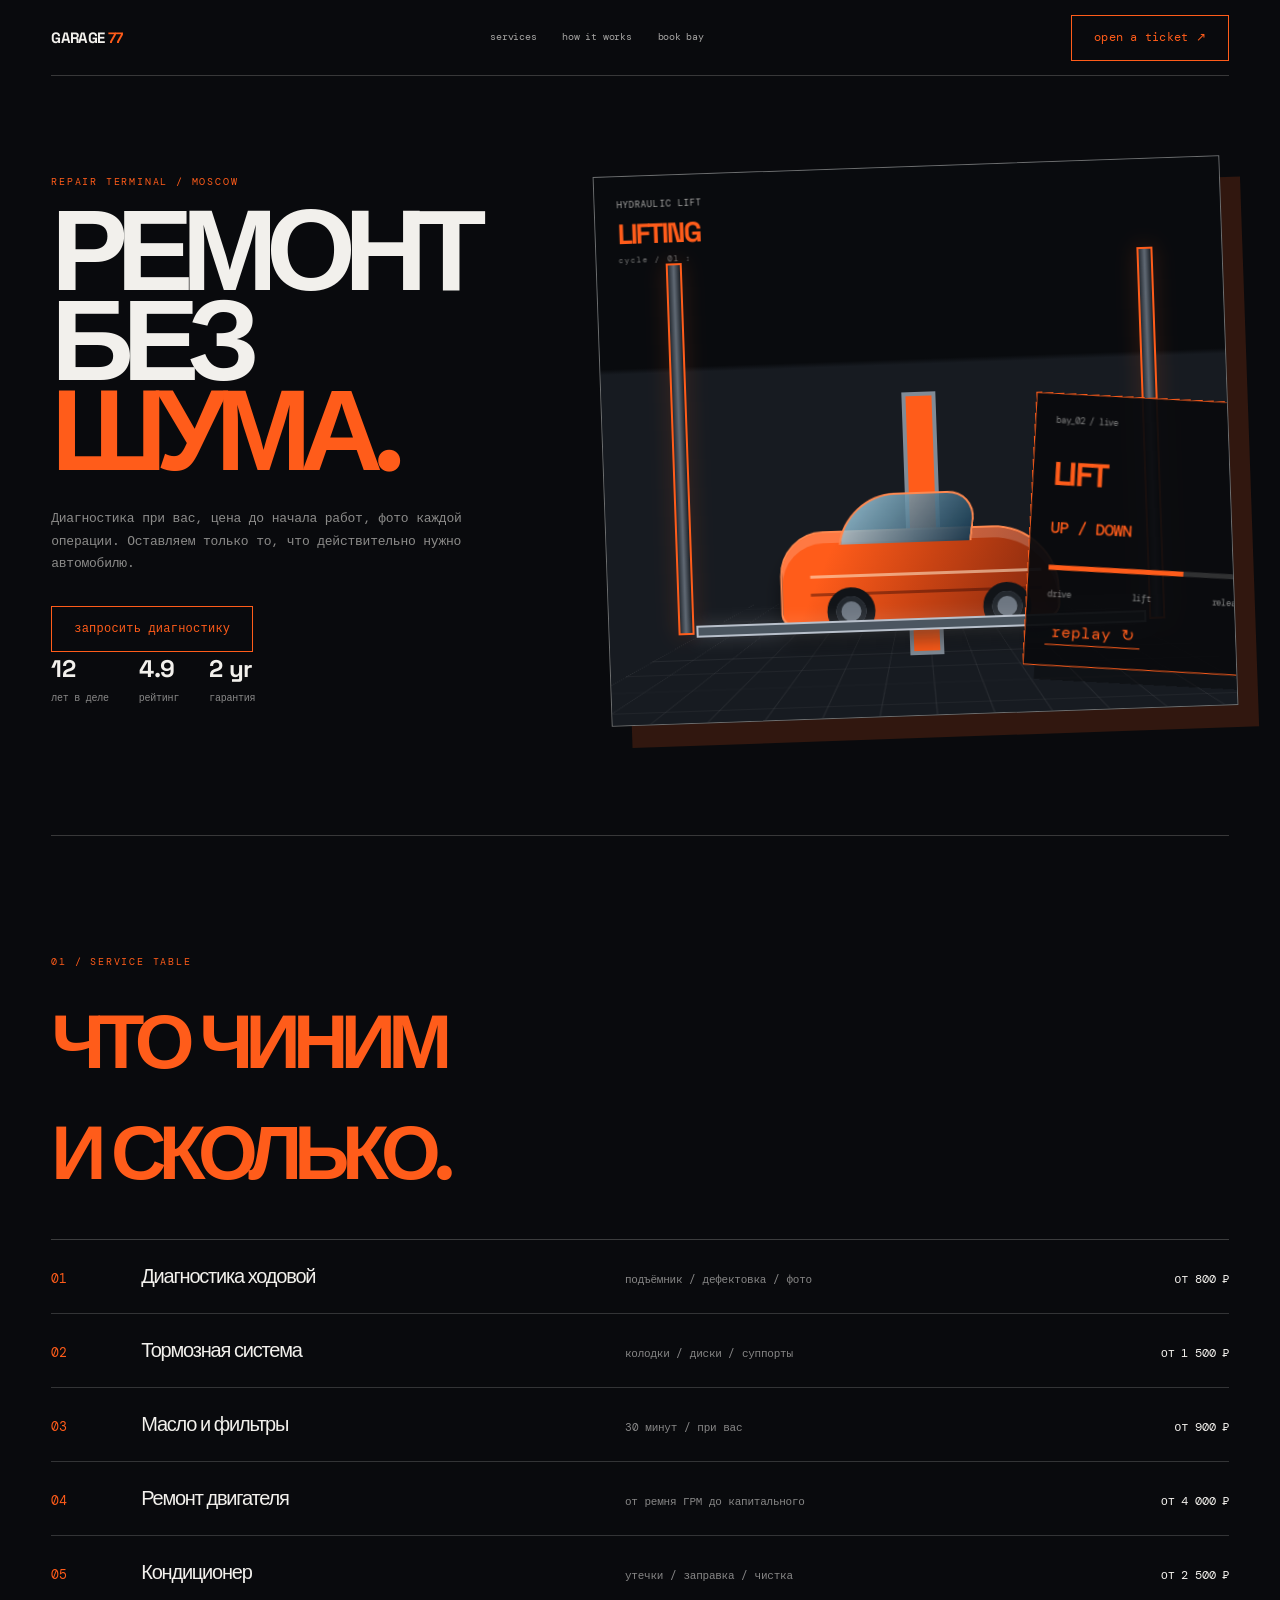
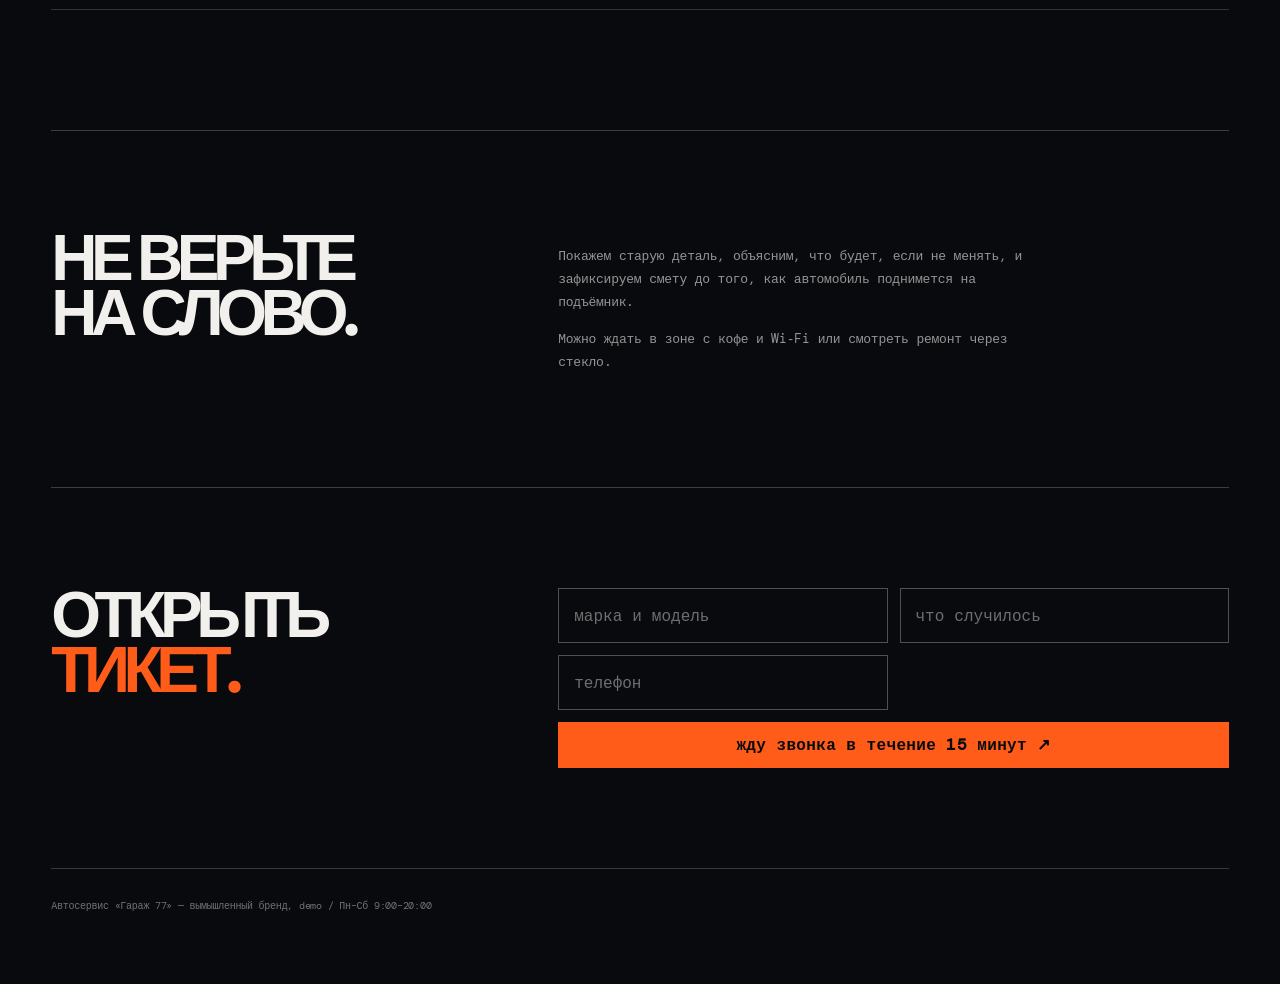
==== commit bf4628af: "Make hero interactions physically readable" ====
--- a/autoservice/index.html
+++ b/autoservice/index.html
@@ -28,9 +28,18 @@
           <a class="r-button" href="#book">запросить диагностику</a>
           <div class="garage-hero-meta"><div><strong>12</strong>лет в деле</div><div><strong>4.9</strong>рейтинг</div><div><strong>2 yr</strong>гарантия</div></div>
         </div>
-        <div class="garage-bay" data-tilt data-reveal>
-          <img src="../assets/autoservice.jpg" alt="Автомобиль на подъёмнике в Гараже 77">
-          <div class="garage-console"><div class="console-top"><span>bay_02 / live</span><span>12:44</span></div><strong>READY</strong><div class="console-bar"><i></i></div><div class="console-foot"><span>scan</span><span>lift</span><span>release</span></div></div>
+        <div class="garage-bay" data-garage-lift tabindex="0" role="button" aria-label="Перезапустить подъём автомобиля" data-reveal>
+          <div class="garage-lift-scene">
+            <div class="garage-grid"></div>
+            <div class="garage-column garage-column-left"></div><div class="garage-column garage-column-right"></div>
+            <div class="garage-lift-platform">
+              <div class="garage-car-2d"><i class="garage-wheel garage-wheel-left"></i><i class="garage-wheel garage-wheel-right"></i></div>
+              <span class="garage-platform-line"></span>
+            </div>
+            <div class="garage-piston"><i></i></div>
+            <div class="garage-lift-readout"><span>HYDRAULIC LIFT</span><b data-lift-status>LOWERED</b><small>cycle / 01 ↕</small></div>
+          </div>
+          <div class="garage-console"><div class="console-top"><span>bay_02 / live</span><span>12:44</span></div><strong>LIFT<br><em>UP / DOWN</em></strong><div class="console-bar"><i></i></div><div class="console-foot"><span>drive</span><span>lift</span><span>release</span></div><button type="button" data-garage-replay>replay ↻</button></div>
         </div>
       </section>
 
--- a/redesign.css
+++ b/redesign.css
@@ -475,3 +475,153 @@
 @media (prefers-reduced-motion: reduce) {
   body.rebuild *, body.rebuild *::before, body.rebuild *::after { animation-duration: .001ms !important; animation-iteration-count: 1 !important; scroll-behavior: auto !important; transition-duration: .001ms !important; }
 }
+
+/* V4 hero scenes — obvious 2D actions instead of decorative photo overlays */
+
+/* Banya: ladle → water → stones → steam */
+.banya-stage[data-banya-stage] { min-height: 590px; }
+.banya-drawing { position: absolute; inset: 0 8% 0 0; overflow: hidden; border: 2px solid #1c1714; background: #442319; transform: rotate(3deg); box-shadow: 14px 16px 0 rgba(186,100,58,.24); }
+.banya-art { display: block; width: 100%; height: 100%; }
+.banya-planks path { fill: none; stroke: #f0b58a; stroke-width: 3; }
+.banya-ladle, .banya-water, .banya-steam, .banya-sparks { transform-box: fill-box; transform-origin: center; }
+.banya-water { stroke-dasharray: 90; stroke-dashoffset: 90; opacity: 0; }
+.banya-steam path { stroke-dasharray: 280; stroke-dashoffset: 280; opacity: 0; }
+.banya-drawing-label { position: absolute; left: 18px; bottom: 16px; color: #f8e6d1; font: 10px/1 "DM Mono", monospace; letter-spacing: .12em; }
+.banya-live { z-index: 5; }
+.banya-live button, .salon-visual-note button, .dental-slip button { display: block; margin-top: 18px; padding: 0; border: 0; border-bottom: 1px solid currentColor; background: transparent; color: inherit; font: 10px "DM Mono", monospace; cursor: pointer; }
+.banya-stage.is-running .banya-ladle { animation: banyaLadleV4 3.8s cubic-bezier(.45,.05,.55,.95) infinite; }
+.banya-stage.is-running .banya-water { animation: banyaWaterV4 3.8s ease-in-out infinite; }
+.banya-stage.is-running .banya-steam path:nth-child(1) { animation: banyaSteamV4 3.8s ease-out .58s infinite; }
+.banya-stage.is-running .banya-steam path:nth-child(2) { animation: banyaSteamV4 3.8s ease-out .78s infinite; }
+.banya-stage.is-running .banya-steam path:nth-child(3) { animation: banyaSteamV4 3.8s ease-out .98s infinite; }
+.banya-stage.is-running .banya-sparks { animation: banyaSparksV4 3.8s ease-out infinite; transform-origin: 50% 70%; }
+
+/* Garage: a readable hydraulic lift cycle */
+.garage-bay[data-garage-lift] { overflow: hidden; min-height: 550px; border-color: rgba(242,240,236,.4); background: #11151a; transform: rotate(-2deg); }
+.garage-bay[data-garage-lift]::before, .garage-bay[data-garage-lift]::after { content: none; }
+.garage-lift-scene { position: absolute; inset: 0; overflow: hidden; background: linear-gradient(180deg, #090b0e 0 35%, #171b21 36% 100%); }
+.garage-grid { position: absolute; inset: 35% 0 0; opacity: .55; background: linear-gradient(rgba(255,255,255,.12) 1px, transparent 1px), linear-gradient(90deg, rgba(255,255,255,.12) 1px, transparent 1px); background-size: 46px 34px; transform: perspective(260px) rotateX(52deg) scale(1.25); transform-origin: bottom; }
+.garage-column { position: absolute; top: 16%; bottom: 16%; width: 16px; border: 2px solid #ff5c1a; background: linear-gradient(90deg, #252b32, #606974 48%, #1a1f25); box-shadow: 0 0 22px rgba(255,92,26,.18); }
+.garage-column-left { left: 11%; }.garage-column-right { right: 11%; }
+.garage-lift-platform { position: absolute; z-index: 3; left: 14%; bottom: 13%; width: 72%; height: 34%; animation: none; }
+.garage-bay.is-running .garage-lift-platform { animation: garageLiftV4 6s cubic-bezier(.55,.04,.45,.96) infinite; }
+.garage-platform-line { position: absolute; left: 0; right: 0; bottom: 14px; height: 12px; border: 2px solid #b8c0cb; background: #4b5660; box-shadow: 0 0 18px rgba(255,255,255,.18); }
+.garage-car-2d { position: absolute; left: 50%; bottom: 22px; width: min(300px, 62%); height: 94px; transform: translateX(-50%); border: 2px solid #ff884f; border-radius: 44px 66px 14px 12px; background: linear-gradient(115deg, #ff5c1a 0 18%, #c94313 52%, #7e260e); box-shadow: inset 0 10px 0 rgba(255,255,255,.18), 0 18px 20px rgba(0,0,0,.48); }
+.garage-car-2d::before { content: ""; position: absolute; left: 22%; top: -38px; width: 47%; height: 48px; border: 2px solid #ff884f; border-bottom: 0; border-radius: 74px 44px 0 0; background: linear-gradient(125deg, rgba(175,224,244,.78), rgba(23,56,78,.95)); transform: skewX(-8deg); }
+.garage-car-2d::after { content: ""; position: absolute; left: 10%; right: 6%; top: 42px; height: 3px; background: rgba(255,230,200,.58); box-shadow: 0 18px 0 rgba(59,12,5,.46); }
+.garage-wheel { position: absolute; z-index: 3; bottom: -13px; width: 48px; height: 48px; border: 9px solid #111418; border-radius: 50%; background: #6c7580; box-shadow: inset 0 0 0 5px #23282e; }
+.garage-wheel-left { left: 16%; }.garage-wheel-right { right: 10%; }
+.garage-piston { position: absolute; z-index: 2; left: 48%; bottom: 11%; width: 34px; height: 48%; border: 4px solid #818b96; background: #ff5c1a; transform-origin: bottom; animation: none; }
+.garage-bay.is-running .garage-piston { animation: garagePistonV4 6s cubic-bezier(.55,.04,.45,.96) infinite; }
+.garage-lift-readout { position: absolute; z-index: 6; left: 22px; top: 22px; display: grid; gap: 8px; color: rgba(242,240,236,.68); font-size: 9px; letter-spacing: .12em; }
+.garage-lift-readout b { color: #ff5c1a; font: 700 28px/1 "Space Grotesk", sans-serif; letter-spacing: -.08em; }
+.garage-lift-readout small { color: rgba(242,240,236,.46); }
+.garage-console strong em { color: #ff5c1a; font: 500 16px "DM Mono", monospace; letter-spacing: -.06em; }
+.garage-console button { margin-top: 18px; border: 0; border-bottom: 1px solid #ff5c1a; background: none; color: #ff5c1a; font: 10px "DM Mono", monospace; cursor: pointer; }
+
+/* Salon: a live brush painting a sculpture */
+.salon-visual[data-salon-brush] { min-height: 610px; transform: none; }
+.salon-brush-stage { position: absolute; inset: 0 8% 0 4%; overflow: hidden; border: 2px solid #231918; background: #d8b2a0; transform: rotate(2deg); box-shadow: 14px 16px 0 rgba(189,93,65,.22); }
+.salon-brush-art { display: block; width: 100%; height: 100%; }
+.salon-stroke { stroke-dasharray: 420; stroke-dashoffset: 420; }
+.salon-brush { transform-box: fill-box; transform-origin: 80% 84%; }
+.salon-brush-label { position: absolute; left: 16px; bottom: 14px; color: #231918; font: 10px "DM Mono", monospace; letter-spacing: .11em; }
+.salon-visual.is-painting .salon-brush { animation: salonBrushV4 3.7s cubic-bezier(.45,.05,.55,.95) infinite; }
+.salon-visual.is-painting .salon-stroke-one { animation: salonStrokeV4 3.7s ease-in-out infinite; }
+.salon-visual.is-painting .salon-stroke-two { animation: salonStrokeV4 3.7s ease-in-out .35s infinite; }
+.salon-visual-note { right: -16px; bottom: 7%; width: 210px; }
+.salon-visual-note strong { font-family: Georgia, serif; }
+
+/* Tattoo: paper, ink and a machine drawing four fresh flashes */
+body.site-tattoo { background: #f5eddf; color: #201c19; font-family: "DM Mono", monospace; }
+.site-tattoo .r-nav { border-bottom: 2px solid rgba(32,28,25,.28); }
+.site-tattoo .r-wordmark { font-family: "Space Grotesk", sans-serif; color: #201c19; }
+.site-tattoo .r-wordmark span, .site-tattoo .r-eyebrow, .tattoo-copy h1 span { color: #e24b2c; }
+.site-tattoo .r-button { border: 2px solid #201c19; background: #201c19; color: #f5eddf; border-radius: 0; }
+.tattoo-copy h1 { font-family: "Space Grotesk", sans-serif; color: #201c19; }
+.tattoo-copy h1 span { text-decoration: underline; text-decoration-thickness: 5px; text-underline-offset: 9px; }
+.tattoo-copy > p:not(.r-eyebrow) { color: #6d625a; }
+.tattoo-stage[data-tattoo-machine] { min-height: 600px; }
+.tattoo-desk { position: absolute; inset: 4% 0 8% 4%; border: 2px solid #201c19; background: #fffaf0; box-shadow: 14px 16px 0 #decdb8; transform: rotate(-2deg); }
+.tattoo-paper-top { display: flex; align-items: center; justify-content: space-between; padding: 17px 20px; border-bottom: 2px solid #201c19; font-size: 10px; letter-spacing: .12em; }
+.tattoo-paper-top b { color: #e24b2c; font-weight: 500; }
+.tattoo-sketch-grid { display: grid; grid-template-columns: repeat(2, 1fr); gap: 0; height: calc(100% - 56px); }
+.tattoo-sketch { position: relative; overflow: hidden; min-height: 215px; padding: 16px; border-right: 1px solid rgba(32,28,25,.24); border-bottom: 1px solid rgba(32,28,25,.24); background: rgba(255,255,255,.26); }
+.tattoo-sketch:nth-child(2n) { border-right: 0; }.tattoo-sketch:nth-child(n+3) { border-bottom: 0; }
+.tattoo-sketch svg { display: block; width: 100%; height: 100%; }
+.tattoo-sketch path, .tattoo-sketch circle { fill: none; stroke: #201c19; stroke-width: 3; stroke-linecap: round; stroke-linejoin: round; stroke-dasharray: 900; stroke-dashoffset: 0; }
+.tattoo-sketch span { position: absolute; left: 16px; bottom: 12px; color: #e24b2c; font-size: 9px; letter-spacing: .11em; }
+.tattoo-sketch.is-active { background: #fff4e1; }
+.tattoo-sketch.is-active path, .tattoo-sketch.is-active circle { animation: tattooDrawV4 2.4s cubic-bezier(.2,.7,.2,1) forwards; }
+.tattoo-machine { position: absolute; z-index: 5; top: 38%; left: -2%; width: 165px; height: 45px; border: 2px solid #201c19; border-radius: 25px 12px 12px 25px; background: #e24b2c; box-shadow: 8px 8px 0 rgba(32,28,25,.18); transform: rotate(-28deg); transform-origin: 18% 50%; }
+.tattoo-machine-grip { position: absolute; left: -52px; top: 10px; width: 64px; height: 23px; border: 2px solid #201c19; border-radius: 14px 0 0 14px; background: #c4b29e; }
+.tattoo-machine i { position: absolute; right: -34px; top: 20px; width: 48px; height: 3px; background: #201c19; transform: rotate(8deg); }
+.tattoo-machine b { position: absolute; left: 20px; top: 13px; color: #fffaf0; font-size: 8px; font-weight: 400; letter-spacing: .08em; }
+.tattoo-stage.is-drawing .tattoo-machine { animation: tattooMachineV4 4s ease-in-out infinite; }
+.tattoo-ink-tray { position: absolute; right: 22px; bottom: 12px; display: flex; gap: 7px; }
+.tattoo-ink-tray i { width: 13px; height: 13px; border: 2px solid #201c19; border-radius: 50%; background: #201c19; }.tattoo-ink-tray i:nth-child(2) { background: #e24b2c; }.tattoo-ink-tray i:nth-child(3) { background: #c4b29e; }
+.tattoo-replay { position: absolute; right: 18px; top: 14px; z-index: 4; padding: 5px 0; border: 0; border-bottom: 1px solid #e24b2c; background: transparent; color: #e24b2c; font: 9px "DM Mono", monospace; cursor: pointer; }
+.tattoo-machine-note { position: absolute; right: -10px; bottom: -4px; display: grid; gap: 7px; max-width: 190px; padding: 15px; background: #201c19; color: #fffaf0; transform: rotate(4deg); box-shadow: 9px 10px 0 rgba(226,75,44,.22); }
+.tattoo-machine-note small { color: #f3b390; font-size: 8px; letter-spacing: .12em; }.tattoo-machine-note strong { font: 26px/.82 "Space Grotesk", sans-serif; letter-spacing: -.08em; }.tattoo-machine-note span { color: rgba(255,250,240,.62); font-size: 9px; line-height: 1.4; }
+.tattoo-ledger { border-top-color: rgba(32,28,25,.3); }.tattoo-ledger .r-section-head h2 span, .tattoo-row small { color: #e24b2c; }
+
+/* Detailing: large generated before/after cars on an obvious track */
+.detail-stage { min-height: 570px; transform: rotate(-2deg); background: #080c13; }
+.detail-stage::before { content: "CYCLE / DIRTY → CLEAN"; }
+.detail-lane { position: absolute; z-index: 1; inset: 19% 4% 12%; border: 1px dashed rgba(150,173,255,.5); background: linear-gradient(180deg, transparent 47%, rgba(78,123,255,.18) 48%, rgba(78,123,255,.18) 51%, transparent 52%); }
+.detail-lane::after { content: ""; position: absolute; inset: 50% 0 auto; height: 2px; background: repeating-linear-gradient(90deg, #96adff 0 50px, transparent 50px 86px); opacity: .7; }
+.detail-lane span { position: absolute; top: 10px; left: 12px; color: #96adff; font-size: 9px; letter-spacing: .12em; }
+.detail-car { z-index: 3; width: 76%; height: auto; aspect-ratio: 1.5; bottom: 13%; border: 1px solid rgba(238,240,247,.36); border-radius: 4px; background-position: center; background-size: cover; box-shadow: 0 22px 30px rgba(0,0,0,.58); animation: none; }
+.detail-car-before { left: -90%; background-image: url(assets/detailing-before.jpg); filter: saturate(.78) contrast(1.05); opacity: 0; }
+.detail-car-after { left: -90%; background-image: url(assets/detailing-after.jpg); filter: saturate(1.08) contrast(1.08); opacity: 0; }
+.detail-stage.is-running .detail-car-before { animation: detailBeforeV4 8s cubic-bezier(.42,.05,.58,.95) infinite; }
+.detail-stage.is-running .detail-car-after { animation: detailAfterV4 8s cubic-bezier(.42,.05,.58,.95) infinite; }
+.detail-wash { z-index: 5; top: 13%; bottom: 8%; left: -12%; height: auto; width: 5px; animation: none; }
+.detail-stage.is-running .detail-wash { animation: detailWashV4 8s ease-in-out infinite; }
+.detail-before-label, .detail-after-label { animation: none; }.detail-stage.is-running .detail-before-label { animation: detailBeforeLabelV4 8s infinite; }.detail-stage.is-running .detail-after-label { animation: detailAfterLabelV4 8s infinite; }
+.detail-stage-status span { text-align: center; }
+
+/* Dentistry: opening frame is the result — a bright white smile */
+.dental-stage { min-height: 590px; transform: none; }
+.dental-smile-art { position: absolute; inset: 4% 0 8% 0; overflow: hidden; border: 2px solid #132724; border-radius: 48% 42% 38% 50%; background: radial-gradient(circle at 50% 45%, #effffc, #b8ded7); box-shadow: 22px 25px 0 rgba(15,157,140,.16); transform: rotate(-4deg); }
+.dental-smile-kicker { position: absolute; z-index: 2; left: 20px; top: 18px; color: #0f9d8c; font: 10px "DM Mono", monospace; letter-spacing: .12em; }.dental-smile-svg { display: block; width: 100%; height: 100%; }
+.dental-shine { transform-box: fill-box; transform-origin: center; opacity: 0; }.dental-stage.is-shining .dental-shine { animation: dentalShineV4 3.8s ease-in-out infinite; }.dental-sparkles { animation: dentalSparkV4 3.8s ease-in-out infinite; transform-origin: center; }
+.dental-smile-caption { position: absolute; left: 20px; bottom: 16px; color: #132724; font: 10px "DM Mono", monospace; letter-spacing: .1em; }
+.dental-slip { right: -5%; bottom: 4%; width: 220px; transform: rotate(5deg); }.dental-slip button { color: #8cd6c9; }
+
+@keyframes banyaLadleV4 { 0%,100% { transform: rotate(0deg); } 28% { transform: rotate(-18deg); } 52% { transform: rotate(30deg); } 72% { transform: rotate(2deg); } }
+@keyframes banyaWaterV4 { 0%,20% { stroke-dashoffset: 90; opacity: 0; } 30% { opacity: 1; } 54% { stroke-dashoffset: 0; opacity: 1; } 68%,100% { stroke-dashoffset: 0; opacity: 0; } }
+@keyframes banyaSteamV4 { 0% { stroke-dashoffset: 280; opacity: 0; } 22% { opacity: .9; } 82% { stroke-dashoffset: 0; opacity: .55; } 100% { stroke-dashoffset: -20; opacity: 0; } }
+@keyframes banyaSparksV4 { 0%,50% { transform: scale(.8); opacity: .2; } 75%,100% { transform: scale(1.4); opacity: 0; } }
+@keyframes garageLiftV4 { 0%,12% { transform: translateY(0); } 45%,68% { transform: translateY(-170px); } 87%,100% { transform: translateY(0); } }
+@keyframes garagePistonV4 { 0%,12% { transform: scaleY(.35); } 45%,68% { transform: scaleY(1); } 87%,100% { transform: scaleY(.35); } }
+@keyframes salonBrushV4 { 0%,8% { transform: translate(0,0) rotate(0deg); } 42% { transform: translate(-205px,170px) rotate(-8deg); } 66%,100% { transform: translate(0,0) rotate(0deg); } }
+@keyframes salonStrokeV4 { 0%,25% { stroke-dashoffset: 420; } 58%,100% { stroke-dashoffset: 0; } }
+@keyframes tattooDrawV4 { 0% { stroke-dashoffset: 900; } 100% { stroke-dashoffset: 0; } }
+@keyframes tattooMachineV4 { 0%,10% { transform: translate(0,0) rotate(-28deg); } 42% { transform: translate(270px,50px) rotate(-20deg); } 74% { transform: translate(100px,250px) rotate(-30deg); } 100% { transform: translate(0,0) rotate(-28deg); } }
+@keyframes detailBeforeV4 { 0%,8% { left: -24%; opacity: 1; } 17%,45% { left: 12%; opacity: 1; } 56%,100% { left: 112%; opacity: 0; } }
+@keyframes detailAfterV4 { 0%,50% { left: -90%; opacity: 0; } 62% { left: -42%; opacity: 1; } 79%,88% { left: 12%; opacity: 1; } 100% { left: 112%; opacity: 0; } }
+@keyframes detailWashV4 { 0%,38% { left: -12%; opacity: 0; } 45% { opacity: 1; } 67% { left: 112%; opacity: 1; } 76%,100% { left: 112%; opacity: 0; } }
+@keyframes detailBeforeLabelV4 { 0%,53% { opacity: 1; } 61%,100% { opacity: 0; } }
+@keyframes detailAfterLabelV4 { 0%,60% { opacity: 0; } 67%,100% { opacity: 1; } }
+@keyframes dentalShineV4 { 0%,18% { transform: translateX(-190px) rotate(-5deg); opacity: 0; } 32% { opacity: .88; } 75% { transform: translateX(300px) rotate(-5deg); opacity: .88; } 90%,100% { transform: translateX(350px) rotate(-5deg); opacity: 0; } }
+@keyframes dentalSparkV4 { 0%,100% { opacity: .38; transform: scale(.85); } 50% { opacity: 1; transform: scale(1.18); } }
+
+@media (max-width: 900px) {
+  .tattoo-stage[data-tattoo-machine] { min-height: 560px; }
+  .tattoo-machine-note { right: 0; }
+  .detail-car { width: 80%; }
+}
+
+@media (max-width: 620px) {
+  .banya-stage[data-banya-stage], .salon-visual[data-salon-brush], .tattoo-stage[data-tattoo-machine], .dental-stage { min-height: 420px; }
+  .banya-drawing { inset: 0 0 0 3%; }.banya-live { right: -4px; width: 166px; padding: 12px; }.banya-live b { font-size: 22px; }
+  .salon-brush-stage { inset: 0 0 0 2%; }.salon-visual-note { right: -5px; bottom: 2%; width: 170px; padding: 13px; }.salon-visual-note strong { font-size: 22px; }
+  .garage-bay[data-garage-lift] { min-height: 390px; }.garage-lift-readout { left: 13px; top: 14px; }.garage-lift-readout b { font-size: 22px; }.garage-car-2d { width: 210px; height: 68px; }.garage-car-2d::before { top: -28px; height: 38px; }.garage-wheel { width: 34px; height: 34px; bottom: -11px; border-width: 6px; }.garage-lift-platform { bottom: 12%; }.garage-bay.is-running .garage-lift-platform { animation-name: garageLiftMobileV4; }
+  .garage-console { right: 4px; bottom: 12px; width: 172px; padding: 12px; }.garage-console strong { font-size: 25px; }
+  .tattoo-desk { inset: 0 0 8% 0; }.tattoo-sketch { min-height: 156px; padding: 9px; }.tattoo-sketch span { left: 9px; bottom: 8px; font-size: 8px; }.tattoo-paper-top { padding: 12px; }.tattoo-machine { transform: scale(.75) rotate(-28deg); transform-origin: 18% 50%; }.tattoo-stage.is-drawing .tattoo-machine { animation-name: tattooMachineMobileV4; }.tattoo-machine-note { right: -4px; bottom: -2px; padding: 11px; }.tattoo-machine-note strong { font-size: 21px; }
+  .detail-stage { min-height: 410px; }.detail-car { width: 82%; bottom: 14%; }.detail-stage-status { flex-wrap: wrap; }.detail-stage-status span { order: 3; width: 100%; }.detail-lane { inset: 18% 3% 12%; }
+  .dental-smile-art { inset: 0 0 0 0; }.dental-slip { right: -4px; width: 182px; padding: 14px; }.dental-slip strong { font-size: 18px; }.dental-smile-caption { left: 12px; bottom: 10px; font-size: 8px; }.dental-smile-kicker { left: 12px; top: 12px; font-size: 8px; }
+}
+@keyframes garageLiftMobileV4 { 0%,12% { transform: translateY(0); } 45%,68% { transform: translateY(-108px); } 87%,100% { transform: translateY(0); } }
+@keyframes tattooMachineMobileV4 { 0%,10% { transform: translate(0,0) scale(.7) rotate(-28deg); } 42% { transform: translate(122px,20px) scale(.7) rotate(-20deg); } 74% { transform: translate(50px,125px) scale(.7) rotate(-30deg); } 100% { transform: translate(0,0) scale(.7) rotate(-28deg); } }
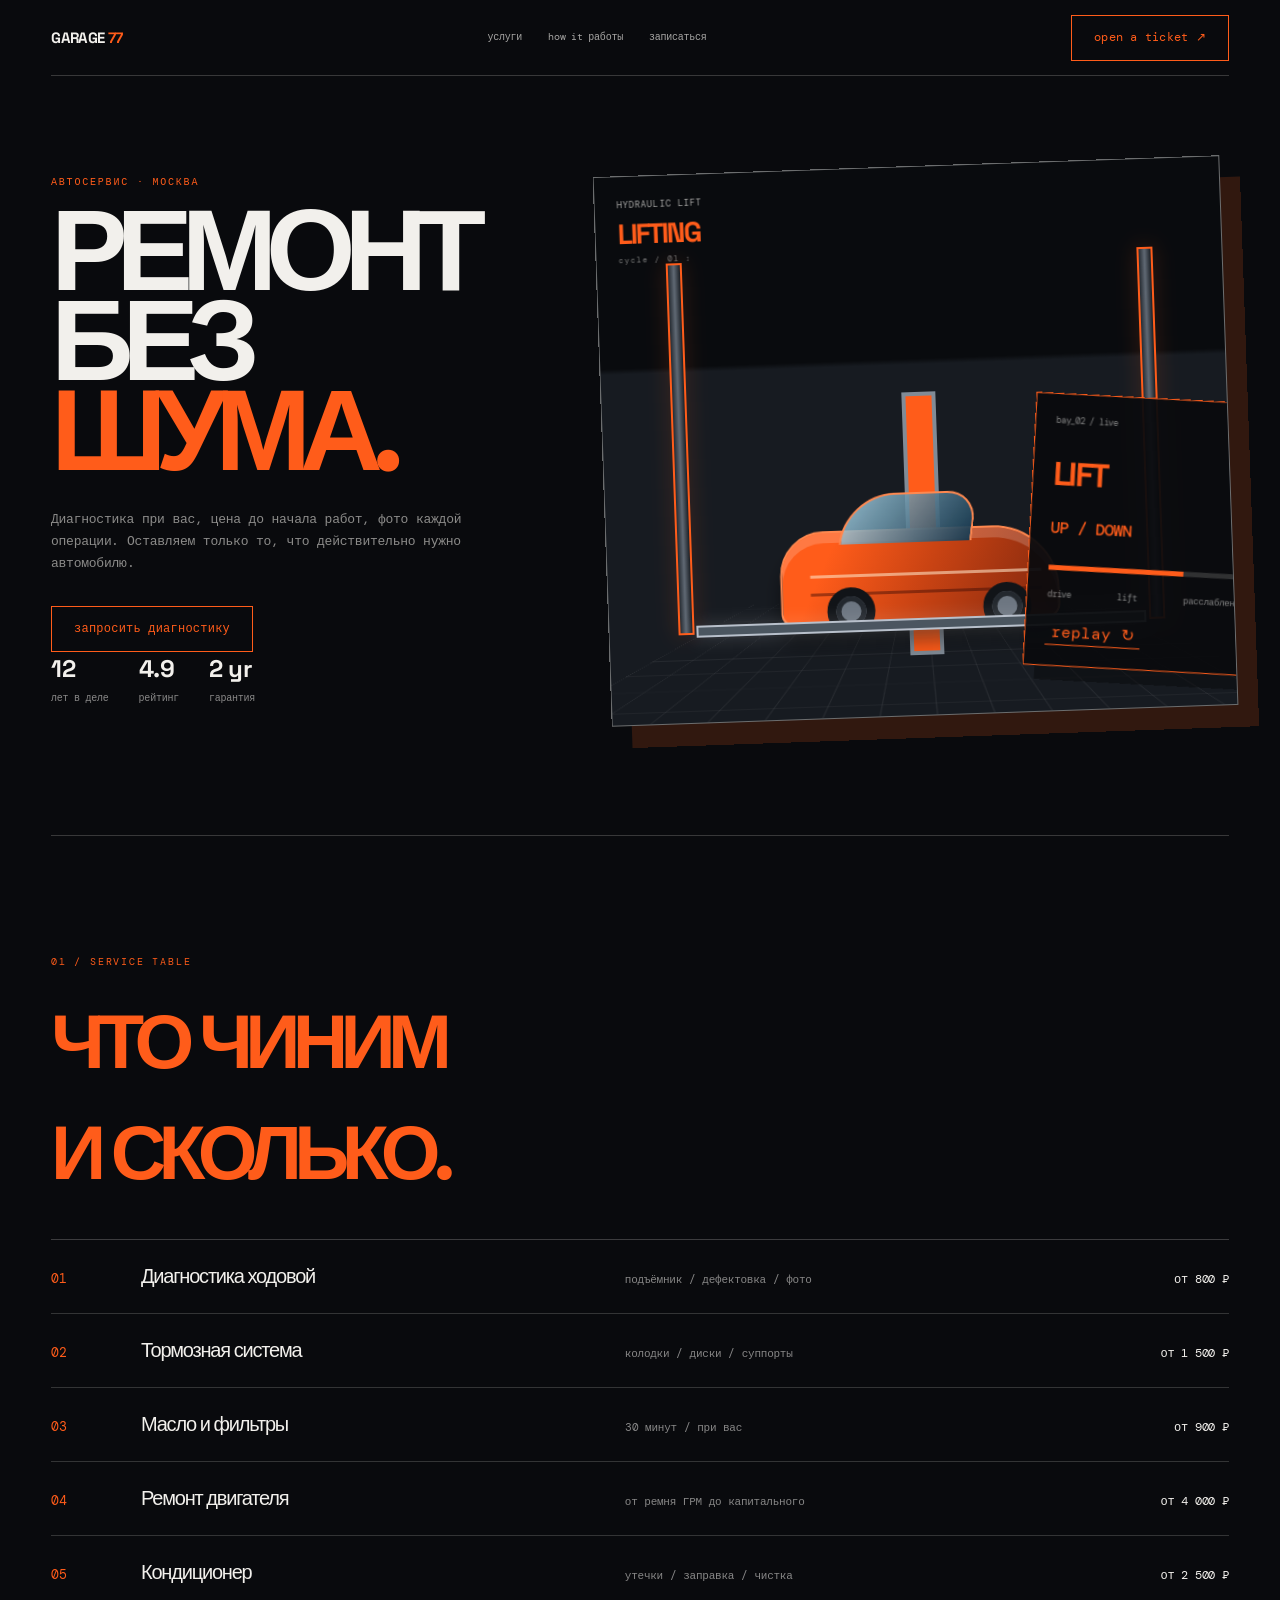
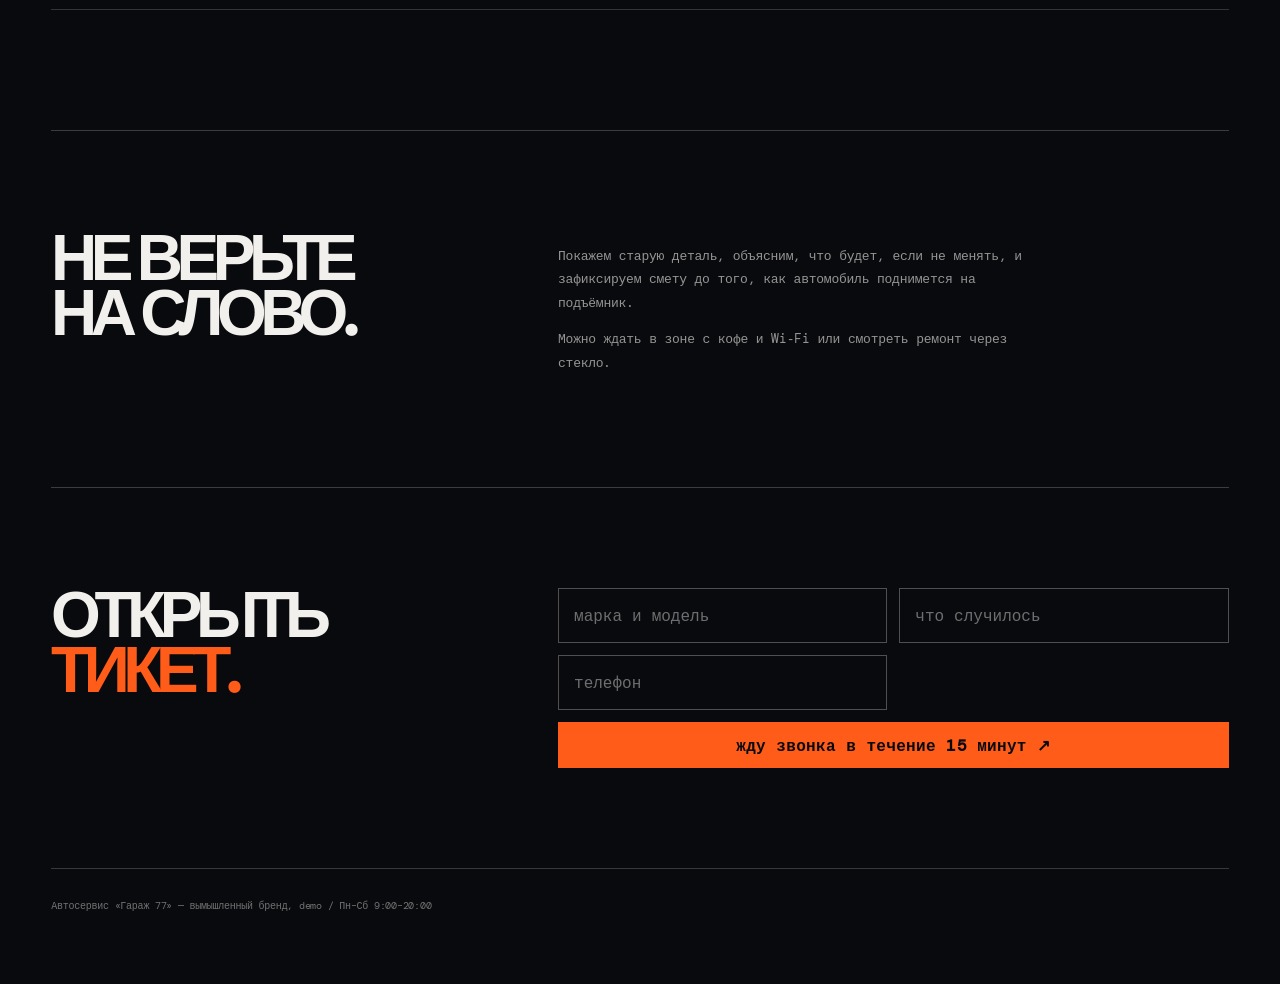
==== commit ced6eb30: "Stage v2: настоящий 3D-скан зуба (софт-рендер, вращение мышью), объёмный пар над фото парной, шторка" ====
--- a/autoservice/index.html
+++ b/autoservice/index.html
@@ -15,14 +15,14 @@
   <div class="r-page">
     <header class="r-wrap r-nav">
       <a class="r-wordmark" href="../">GARAGE <b>77</b></a>
-      <nav class="r-nav-links"><a href="#services">services</a><a href="#proof">how it works</a><a href="#book">book bay</a></nav>
+      <nav class="r-nav-links"><a href="#services">услуги</a><a href="#proof">how it работы</a><a href="#book">записаться</a></nav>
       <a class="r-button" href="#book">open a ticket ↗</a>
     </header>
 
     <main>
       <section class="r-wrap garage-hero">
         <div class="garage-copy" data-reveal>
-          <p class="r-eyebrow">repair terminal / moscow</p>
+          <p class="r-eyebrow">автосервис · Москва</p>
           <h1>Ремонт<br>без <span>шума.</span></h1>
           <p>Диагностика при вас, цена до начала работ, фото каждой операции. Оставляем только то, что действительно нужно автомобилю.</p>
           <a class="r-button" href="#book">запросить диагностику</a>
@@ -39,7 +39,7 @@
             <div class="garage-piston"><i></i></div>
             <div class="garage-lift-readout"><span>HYDRAULIC LIFT</span><b data-lift-status>LOWERED</b><small>cycle / 01 ↕</small></div>
           </div>
-          <div class="garage-console"><div class="console-top"><span>bay_02 / live</span><span>12:44</span></div><strong>LIFT<br><em>UP / DOWN</em></strong><div class="console-bar"><i></i></div><div class="console-foot"><span>drive</span><span>lift</span><span>release</span></div><button type="button" data-garage-replay>replay ↻</button></div>
+          <div class="garage-console"><div class="console-top"><span>bay_02 / live</span><span>12:44</span></div><strong>LIFT<br><em>UP / DOWN</em></strong><div class="console-bar"><i></i></div><div class="console-foot"><span>drive</span><span>lift</span><span>расслабление</span></div><button type="button" data-garage-replay>replay ↻</button></div>
         </div>
       </section>
 
--- a/redesign.css
+++ b/redesign.css
@@ -48,9 +48,9 @@
 .r-section-head { display: flex; align-items: end; justify-content: space-between; gap: 32px; margin-bottom: 42px; }
 .r-section-head h2 { max-width: 620px; margin: 0; font-size: clamp(34px, 5vw, 76px); line-height: .94; letter-spacing: -.07em; font-weight: 500; }
 .r-section-head p { max-width: 260px; margin: 0; font-size: 13px; opacity: .66; }
-[data-reveal] { opacity: 0; transform: translateY(24px); transition: opacity .8s ease, transform .8s cubic-bezier(.2,.7,.2,1); }
+[data-reveal] { opacity: 0; transform: translateY(26px); transition: opacity 1.05s cubic-bezier(.16,1,.3,1), transform 1.05s cubic-bezier(.16,1,.3,1); transition-delay: var(--rd, 0s); will-change: opacity, transform; }
 [data-reveal].is-visible { opacity: 1; transform: none; }
-[data-tilt] { --rx: 0deg; --ry: 0deg; transform: perspective(1100px) rotateX(var(--rx)) rotateY(var(--ry)); transition: transform .25s ease-out; }
+[data-tilt] { transform: none; }
 
 /* Portfolio — Mono / Minimal Collective contact sheet */
 body.site-index {
@@ -625,3 +625,96 @@
 }
 @keyframes garageLiftMobileV4 { 0%,12% { transform: translateY(0); } 45%,68% { transform: translateY(-108px); } 87%,100% { transform: translateY(0); } }
 @keyframes tattooMachineMobileV4 { 0%,10% { transform: translate(0,0) scale(.7) rotate(-28deg); } 42% { transform: translate(122px,20px) scale(.7) rotate(-20deg); } 74% { transform: translate(50px,125px) scale(.7) rotate(-30deg); } 100% { transform: translate(0,0) scale(.7) rotate(-28deg); } }
+<<<<<<< HEAD
+
+
+/* ================= motion v2 + salon arch (polish pass) ================= */
+/* спокойнее: орбиты медленнее и тише, объекты дышат мягче */
+.index-orbit::before { animation-duration: 46s; border-color: rgba(243,241,236,.12); }
+.index-orbit::after { animation-duration: 38s; border-color: rgba(255,137,100,.2); }
+.index-object-a { animation-duration: 13s; }
+.index-object-b { animation-duration: 15s; }
+.index-object-c { animation-duration: 17s; }
+.index-object-d { animation-duration: 19s; }
+
+/* микро-интеракции: кнопки и плитки отвечают, а не дёргаются */
+.r-button { transition: transform .35s cubic-bezier(.16,1,.3,1), box-shadow .35s cubic-bezier(.16,1,.3,1), background .25s ease, color .25s ease; }
+.r-button:hover { transform: translateY(-2px); }
+.index-tile { overflow: hidden; }
+.index-tile img { transition: transform 1.1s cubic-bezier(.16,1,.3,1), filter .6s ease; }
+.index-tile:hover img { transform: scale(1.035); filter: saturate(1) contrast(1.05); }
+
+/* Салон: фото-арка с паспарту вместо иллюстрации */
+.salon-photo-visual { position: relative; min-height: 610px; }
+.salon-arch-outline { position: absolute; inset: 4% 2% 10% auto; width: 78%; border: 1.5px solid #bd5d41; border-radius: 999px 999px 26px 26px; transform: rotate(2.5deg); opacity: .55; }
+.salon-arch { position: absolute; inset: 0 8% 4% 0; border-radius: 999px 999px 24px 24px; background: url(assets/salon.jpg) center/cover; border: 10px solid #faf6ef; outline: 1px solid #231918; box-shadow: 22px 26px 0 rgba(35,25,24,.08); }
+.salon-arch::after { content: ""; position: absolute; inset: 0; border-radius: inherit; background: linear-gradient(180deg, transparent 55%, rgba(35,25,24,.34)); }
+.salon-arch-caption { position: absolute; left: 8%; bottom: 12%; color: #faf6ef; font-style: italic; font-size: 15px; letter-spacing: .01em; z-index: 2; }
+.salon-slots-card { position: absolute; right: 0; bottom: -4%; width: 246px; background: #faf6ef; border: 1px solid rgba(35,25,24,.14); box-shadow: 0 24px 40px -18px rgba(35,25,24,.28); padding: 16px 18px; z-index: 3; }
+.salon-slots-card small { display: block; font-family: "DM Mono", monospace; font-size: 10px; letter-spacing: .12em; text-transform: uppercase; color: #bd5d41; margin-bottom: 8px; }
+.salon-slot { display: flex; justify-content: space-between; font-size: 14px; padding: 8px 0; border-top: 1px solid rgba(35,25,24,.1); color: #231918; }
+.salon-slot span { color: rgba(35,25,24,.55); }
+@media (max-width: 880px) {
+  .salon-photo-visual { min-height: 480px; }
+  .salon-slots-card { right: 4%; bottom: -8%; }
+}
+@media (prefers-reduced-motion: reduce) {
+  .index-orbit::before, .index-orbit::after, .index-object { animation: none !important; }
+}
+=======
+>>>>>>> 1082a9873293f9e6b9c2cfdb37d31a7108240095
+
+/* ================= stage v2: пар, 3D-зуб, шторка «до/после» ================= */
+/* Баня */
+.steam-stage { display: flex; flex-direction: column; gap: 18px; }
+.steam-frame { position: relative; flex: 1; min-height: 520px; overflow: hidden; border: 1px solid rgba(35,25,24,.16); }
+.steam-photo { position: absolute; inset: 0; background: url(assets/banya.jpg) center/cover; }
+.steam-photo::after { content: ""; position: absolute; inset: 0; background: linear-gradient(180deg, rgba(20,12,8,.18), rgba(20,12,8,.55)); }
+.steam-canvas { position: absolute; inset: 0; width: 100%; height: 100%; pointer-events: none; }
+.steam-heat { position: absolute; left: 22px; bottom: 22px; z-index: 2; color: #fdf6ea; }
+.steam-heat b { display: block; font-size: 42px; line-height: 1; letter-spacing: -.02em; }
+.steam-heat span { font-family: "DM Mono", monospace; font-size: 10.5px; letter-spacing: .14em; text-transform: uppercase; opacity: .78; }
+.steam-note { display: flex; align-items: baseline; gap: 16px; flex-wrap: wrap; }
+.steam-note small { font-family: "DM Mono", monospace; font-size: 10.5px; letter-spacing: .14em; text-transform: uppercase; opacity: .55; }
+.steam-note b { font-weight: 400; font-size: 19px; line-height: 1.3; }
+
+/* Стоматология */
+.tooth-stage { display: grid; gap: 20px; align-content: center; }
+.tooth-frame { position: relative; min-height: 470px; }
+.tooth-canvas { display: block; width: 100%; height: 470px; touch-action: none; }
+.tooth-kicker, .tooth-hint { position: absolute; font-family: "DM Mono", monospace; font-size: 10px; letter-spacing: .14em; text-transform: uppercase; }
+.tooth-kicker { top: 6px; left: 0; color: #0e9d8c; }
+.tooth-hint { bottom: 6px; right: 0; opacity: .45; }
+.tooth-slip { background: #fff; border: 1px solid rgba(19,39,36,.12); box-shadow: 0 26px 46px -26px rgba(19,39,36,.34); padding: 20px 22px; max-width: 330px; justify-self: end; }
+.tooth-slip small { display: block; font-family: "DM Mono", monospace; font-size: 10px; letter-spacing: .13em; text-transform: uppercase; color: #0e9d8c; margin-bottom: 6px; }
+.tooth-slip strong { display: block; font-size: 19px; font-weight: 500; margin-bottom: 12px; }
+.tooth-row { display: flex; justify-content: space-between; gap: 12px; font-size: 14px; padding: 9px 0; border-top: 1px solid rgba(19,39,36,.09); }
+.tooth-row span { opacity: .62; }
+
+/* Детейлинг */
+.cmp { position: relative; min-height: 500px; overflow: hidden; cursor: ew-resize; touch-action: none; border: 1px solid rgba(255,255,255,.08); }
+.cmp-before, .cmp-after { position: absolute; inset: 0; background-position: center; background-size: cover; }
+.cmp-before { background-image: url(assets/detailing-before.jpg); filter: saturate(.6) brightness(.72) contrast(.95); }
+.cmp-after { background-image: url(assets/detailing-after.jpg); clip-path: inset(0 0 0 42%); }
+.cmp-handle { position: absolute; top: 0; bottom: 0; width: 2px; background: rgba(255,255,255,.9); transform: translateX(-1px); pointer-events: none; box-shadow: 0 0 22px rgba(0,0,0,.5); }
+.cmp-handle i { position: absolute; top: 50%; left: 50%; width: 46px; height: 46px; margin: -23px 0 0 -23px; border-radius: 50%; background: rgba(255,255,255,.94); box-shadow: 0 8px 26px rgba(0,0,0,.4); }
+.cmp-handle i::before, .cmp-handle i::after { content: ""; position: absolute; top: 50%; width: 0; height: 0; border: 6px solid transparent; margin-top: -6px; }
+.cmp-handle i::before { left: 8px; border-right-color: #0a0e14; }
+.cmp-handle i::after { right: 8px; border-left-color: #0a0e14; }
+.cmp-tag { position: absolute; bottom: 18px; z-index: 2; font-family: "DM Mono", monospace; font-size: 10.5px; letter-spacing: .14em; text-transform: uppercase; color: #fff; background: rgba(10,14,20,.62); padding: 6px 10px; pointer-events: none; }
+.cmp-tag-l { left: 18px; }
+.cmp-tag-r { right: 18px; }
+.cmp-note { display: flex; align-items: baseline; gap: 14px; margin-top: 16px; flex-wrap: wrap; }
+.cmp-note b { font-weight: 500; font-size: 17px; }
+.cmp-note span { font-size: 13.5px; opacity: .6; }
+
+@media (max-width: 880px) {
+  .steam-frame { min-height: 380px; }
+  .tooth-canvas, .tooth-frame { height: 360px; min-height: 360px; }
+  .tooth-slip { justify-self: stretch; max-width: none; }
+  .cmp { min-height: 340px; }
+}
+
+/* детейлинг: заголовок не должен наезжать на шторку */
+.detail-copy h1 { font-size: clamp(38px, 5.4vw, 82px); }
+.detail-hero { align-items: center; gap: 40px; }
